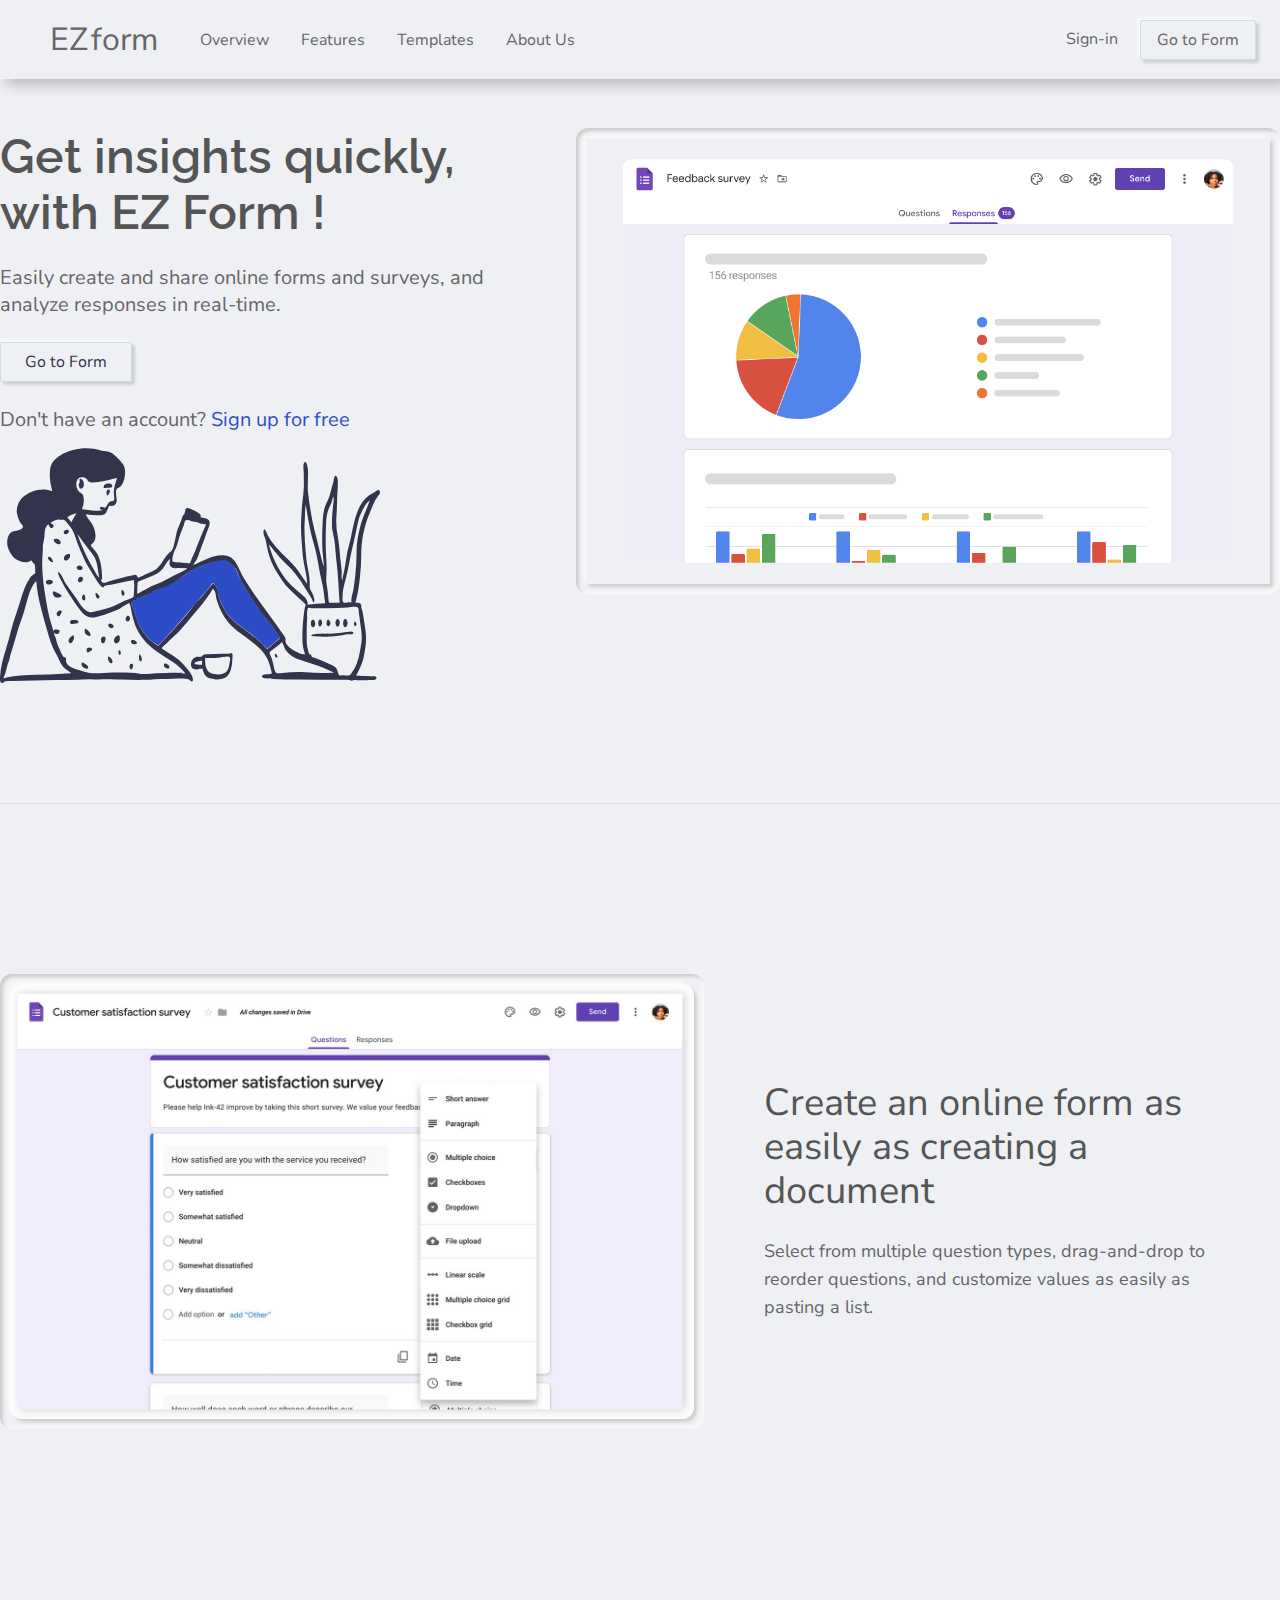
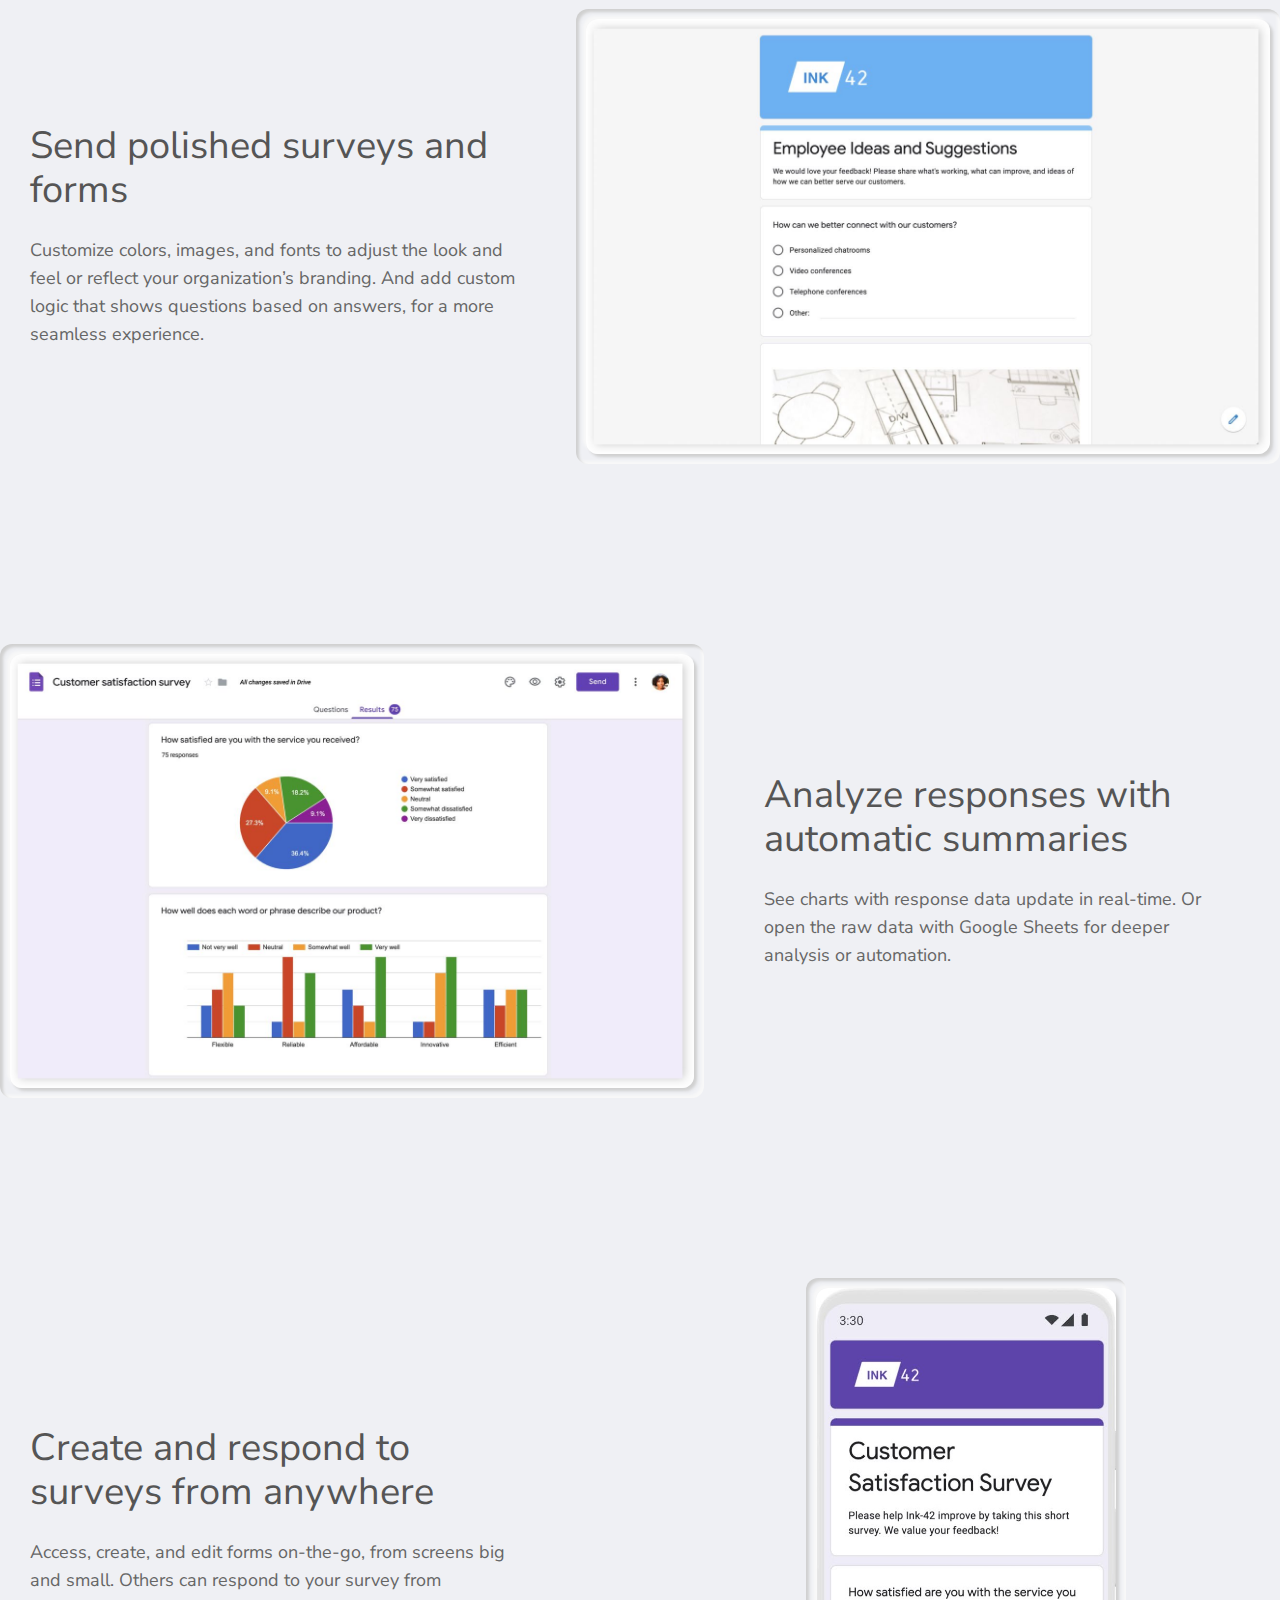
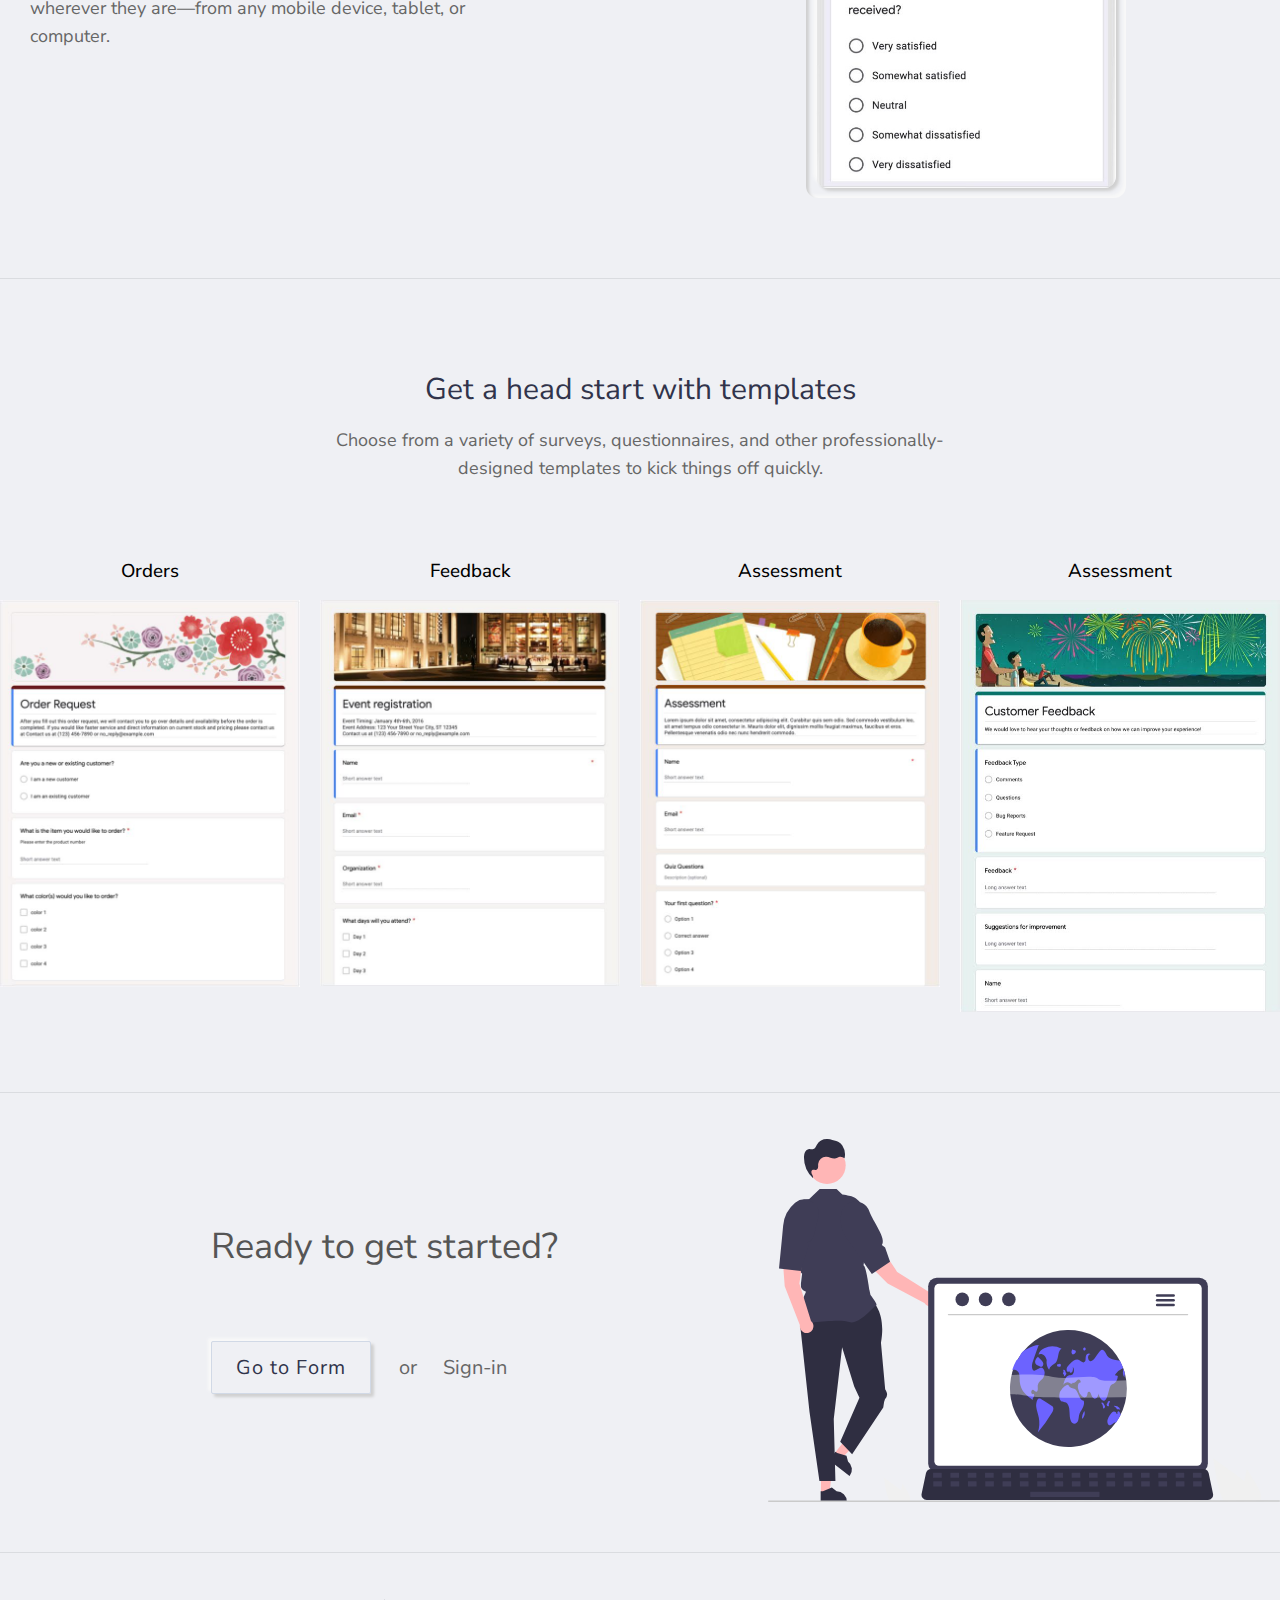
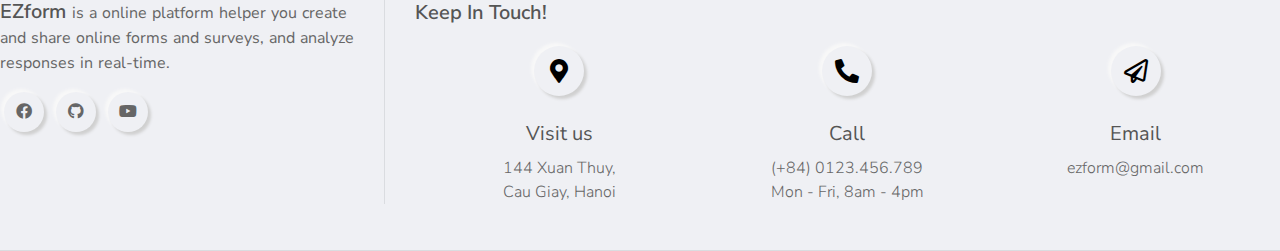
==== index.html @ 095b3c4c "first commit" ====
<!DOCTYPE html>
<html lang="en">
<head>
    <meta charset="UTF-8">
    <meta http-equiv="X-UA-Compatible" content="IE=edge">
    <meta name="viewport" content="width=device-width, initial-scale=1.0">
    <title>EZ form</title>

    <!-- main css -->
    <link rel="stylesheet" href="./asset/css/base.css">
    <link rel="stylesheet" href="./asset/css/style.css">
    <link rel="stylesheet" href="./asset/css/responsive.css">
    <!-- Font-icon -->
    <link rel="stylesheet" href="./asset/css/font-awesome.css">
</head>
<body>
<!-- Preloader begin -->
<!-- Preloader end -->

<!-- Header begin -->
<div class="header main-header header-shadow">
    <div class="header-container">
        <div class="row justify-content-between align-items-center">
            <div class="navigation row">
                <label for="nav-mobile-input" class="nav__bars-btn l-0">
                    <svg aria-hidden="true" focusable="false" data-prefix="fas" data-icon="bars" class="svg-inline--fa fa-bars fa-w-14" role="img" xmlns="http://www.w3.org/2000/svg" viewBox="0 0 448 512"><path fill="currentColor" d="M16 132h416c8.837 0 16-7.163 16-16V76c0-8.837-7.163-16-16-16H16C7.163 60 0 67.163 0 76v40c0 8.837 7.163 16 16 16zm0 160h416c8.837 0 16-7.163 16-16v-40c0-8.837-7.163-16-16-16H16c-8.837 0-16 7.163-16 16v40c0 8.837 7.163 16 16 16zm0 160h416c8.837 0 16-7.163 16-16v-40c0-8.837-7.163-16-16-16H16c-8.837 0-16 7.163-16 16v40c0 8.837 7.163 16 16 16z"></path></svg>
                </label>
        
                <input type="checkbox" class="nav__input l-0" id="nav-mobile-input">
        
                <label for="nav-mobile-input" class="nav-overlay"></label>
                <div class="logo">
                    <a href="index.html">
                        <span>EZ</span>form
                    </a>
                </div>
                <div class="navigation nav-mobile row align-items-center">
                    <div class="logo l-0">
                        <a href="index.html">
                            <span>EZ</span>form
                        </a>
                    </div>
                    <a class="nav--item hover-in-shadow" href="#overview">Overview</a>
                    <a class="nav--item hover-in-shadow" href="#features">Features</a>
                    <a class="nav--item hover-in-shadow" href="#templates">Templates</a>
                    <a class="js-about-us nav--item hover-in-shadow" href="#about-us-section">About Us</a>

                    <div class="register--btn hover-in-shadow l-0 mobile-btn">
                            <a href="">Sign-in</a>
                    </div>
                    <div class="onlineForm outer-shadow hover-in-shadow l-0 mobile-btn">
                        <a href="">Go to Form</a>
                    </div>
                    
                </div>
            </div>
            <div class="register row">
                <div class="register--btn hover-in-shadow">
                    <a href="">Sign-in</a>
                </div>
                <div class="onlineForm outer-shadow hover-in-shadow">
                    <a href="">Go to Form</a>
                </div>
            </div>
        </div>
    </div>
</div>
<!-- Header end -->

    <!-- About Us container begin -->
    <section class="about-us-section section" id="about-us-section">
        <!-- About us header -->
        <div class="header abt-header header-shadow">
            <div class="abt-header--container container">
                <div class="row justify-content-between align-items-center">
                    <div class="navigation row">
                        <label for="abt-nav-mobile-input" class="abt-nav__bars-btn m-0">
                                <svg aria-hidden="true" focusable="false" data-prefix="fas" data-icon="bars" class="svg-inline--fa fa-bars fa-w-14" role="img" xmlns="http://www.w3.org/2000/svg" viewBox="0 0 448 512"><path fill="currentColor" d="M16 132h416c8.837 0 16-7.163 16-16V76c0-8.837-7.163-16-16-16H16C7.163 60 0 67.163 0 76v40c0 8.837 7.163 16 16 16zm0 160h416c8.837 0 16-7.163 16-16v-40c0-8.837-7.163-16-16-16H16c-8.837 0-16 7.163-16 16v40c0 8.837 7.163 16 16 16zm0 160h416c8.837 0 16-7.163 16-16v-40c0-8.837-7.163-16-16-16H16c-8.837 0-16 7.163-16 16v40c0 8.837 7.163 16 16 16z"></path></svg>
                        </label>
                
                         <input type="checkbox" class="abt-nav__input m-0" id="abt-nav-mobile-input">
                
                        <label for="abt-nav-mobile-input" class="abt-nav-overlay"></label>

                        <div class="abt-logo">
                            <span>EZ</span>form
                        </div>
                        <div class="abt-navigation abt-nav-mobile row align-items-center">
                            <div class="abt-logo m-0">
                                <span>EZ</span>form
                            </div>
                            <a class="abt-nav--item hover-in-shadow" href="#abt-info">Overview</a>
                            <a class="abt-nav--item hover-in-shadow" href="#abt-works">Project Info</a>
                            <a class="abt-nav--item hover-in-shadow" href="#abt-teams">Our Team</a>
                        </div>
                    </div>
                    <div class="close-aboutContainer outer-shadow hover-in-shadow" href="">&times;</div>
                </div>
            </div>
        </div>
        <!-- About us info -->
        <div class="abt-info" id="abt-info">
            <div class="abt-info--container container">
                <div class="abt-main-info">
                    <h1>We are EZform</h1>
                    <p>EZform is a online platform helper you create
                        and share online forms and surveys,<br> and analyze
                        responses in real-time.
                    </p>
                    <a class="outer-shadow hover-in-shadow" href="#abt-works"><i class="fas fa-book-reader"></i> Our works</a>
                </div>
            </div>
            <div class="abt-vision">
                <div class="abt-vision--container container  outer-shadow">
                    <div class="row">
                        <div class="abt-vision-card">
                            <div class="vision-card--icon inner-shadow">
                                <i class="far fa-eye"></i>
                            </div>
                            <h2>Audience</h2>
                            <p>At EZform, we use human, brand, and cultural insights to
                                 unlock strategic business opportunities for clients.
                            </p>
                        </div>
                        <div class="abt-vision-card">
                            <div class="vision-card--icon inner-shadow">
                                <i class="fas fa-medal"></i>
                            </div>
                            <h2>Branding</h2>
                            <p>At EZform, we use human, brand, and cultural insights
                                 to unlock strategic business opportunities for clients.
                            </p>                        
                        </div>
                        <div class="abt-vision-card">
                            <div class="vision-card--icon inner-shadow">
                                <i class="fas fa-puzzle-piece"></i>
                            </div>
                            <h2>Production</h2>
                            <p>Today, truly creative sells. Get innovative ideas and 
                                polished finish pieces from our creative agency.
                            </p>
                        </div>
                    </div>
                </div>
            </div>
        </div>
        <!-- About us works -->
        <div class="abt-works" id="abt-works">
            <div class="abt-works--container container">
                <div class="row">
                    <div class="abt-work--img">
                        <div class="abt-work--imgBox outer-shadow">
                            <img src="./asset/img/about-us/image-1.jpg" alt="">
                        </div>
                    </div>
                    <div class="abt-work--text">
                        <div class="abt-work--text-inner">
                            <h2>Design with us, Develop Anything</h2>
                            <p>Themesberg is an experienced and passionate group of designers, developers,
                                 project managers, writers and artists. Every client we work with becomes
                                  a part of the team. Together we face the challenges and celebrate the victories.
                            </p>
                            <p>Our small team is active in the creative community, endlessly interested
                                 in what’s next, and generally pleasant to be around.
                            </p>
                        </div>
                    </div>
                </div>
            </div>
        </div>
        <div class="section--endline--inner container"></div>
        <!-- About us teams -->
        <div class="abt-teams" id="abt-teams">
            <div class="abt-teams--container container">
                <div class="row">
                    <div class="section-title">
                        <h3 class="teams--title">Our Team</h3>
                    </div>
                </div>
                <div class="row justify-content-center justify-content-between">
                    <!-- Dev-1 infomation -->
                    <div class="team-card">
                        <div class="team-card--inner outer-shadow--card">
                            <div class="profile-image--inner inner-shadow">
                                <img class="outer-shadow" src="./asset/img/team/profile-picture-1.jpg" alt="">
                            </div>
                            <div class="profile-info">
                                <h3>Truong Tan Thanh</h3>
                                <span>UX-UI designer</span>
                                <div class="team-social-profile">
                                    <a href=""><i class="fab fa-facebook-f"></i></a>
                                    <a href=""><i class="fab fa-linkedin-in"></i></a>
                                    <a href=""><i class="fab fa-github"></i></a>
                                </div>
                            </div>
                        </div>
                    </div>
                    <!-- Dev-2 infomation -->
                    <div class="team-card">
                        <div class="team-card--inner outer-shadow--card">
                            <div class="profile-image--inner inner-shadow">
                                <img class="outer-shadow" src="./asset/img/team/profile-picture-2.jpg" alt="">
                            </div>
                            <div class="profile-info">
                                <h3>Truong Tan Thanh</h3>
                                <span>UX-UI designer</span>
                                <div class="team-social-profile">
                                    <a href=""><i class="fab fa-facebook-f"></i></a>
                                    <a href=""><i class="fab fa-linkedin-in"></i></a>
                                    <a href=""><i class="fab fa-github"></i></a>
                                </div>
                            </div>
                        </div>
                    </div>
                    <!-- Dev-3 infomation -->
                    <div class="team-card">
                        <div class="team-card--inner outer-shadow--card">
                            <div class="profile-image--inner inner-shadow">
                                <img class="outer-shadow" src="./asset/img/team/profile-picture-3.jpg" alt="">
                            </div>
                            <div class="profile-info">
                                <h3>Truong Tan Thanh</h3>
                                <span>UX-UI designer</span>
                                <div class="team-social-profile">
                                    <a href=""><i class="fab fa-facebook-f"></i></a>
                                    <a href=""><i class="fab fa-linkedin-in"></i></a>
                                    <a href=""><i class="fab fa-github"></i></a>
                                </div>
                            </div>
                        </div>
                    </div>
                    <!-- Dev-4 infomation -->
                    <div class="team-card">
                        <div class="team-card--inner outer-shadow--card">
                            <div class="profile-image--inner inner-shadow">
                                <img class="outer-shadow" src="./asset/img/team/profile-picture-4.jpg" alt="">
                            </div>
                            <div class="profile-info">
                                <h3>Truong Tan Thanh</h3>
                                <span>UX-UI designer</span>
                                <div class="team-social-profile">
                                    <a href=""><i class="fab fa-facebook-f"></i></a>
                                    <a href=""><i class="fab fa-linkedin-in"></i></a>
                                    <a href=""><i class="fab fa-github"></i></a>
                                </div>
                            </div>
                        </div>
                    </div>
                    <!-- Dev-5 infomation -->
                    <div class="team-card">
                        <div class="team-card--inner outer-shadow--card">
                            <div class="profile-image--inner inner-shadow">
                                <img class="outer-shadow" src="./asset/img/team/profile-picture-5.jpg" alt="">
                            </div>
                            <div class="profile-info">
                                <h3>Truong Tan Thanh</h3>
                                <span>UX-UI designer</span>
                                <div class="team-social-profile">
                                    <a href=""><i class="fab fa-facebook-f"></i></a>
                                    <a href=""><i class="fab fa-linkedin-in"></i></a>
                                    <a href=""><i class="fab fa-github"></i></a>
                                </div>
                            </div>
                        </div>
                    </div>
                </div>
            </div>
        </div>
        <div class="section--endline--inner container"></div>
        <!-- About us footer -->
        <div class="abt-footer">
            <div class="footer-body container">
                <div class="row">
                    <div class="socials-links">
                        <p>
                            <a href="">EZform </a>
                            is a online platform helper you create<br> and share online forms and surveys, and analyze <br> responses in real-time.
                        </p>
                        <a class="btn-icon outer-shadow hover-in-shadow" href=""><i class="fab fa-facebook"></i></a>
                        <a class="btn-icon outer-shadow hover-in-shadow" href=""><i class="fab fa-github"></i></a>
                        <a class="btn-icon outer-shadow hover-in-shadow" href=""><i class="fab fa-youtube"></i></a>
                    </div>
                    <div class="contact-info">
                        <h3>Keep In Touch!</h3>
                        <div class="row">
                            <div class="info--item">
                                <div class="outer-shadow"><i class="fas fa-map-marker-alt"></i></div>
                                <h2>Visit us</h2>
                                <span>144 Xuan Thuy,<br> Cau Giay, Hanoi</span>
                            </div>
                            <div class="info--item">
                                <div class="outer-shadow"><i class="fas fa-phone-alt"></i></i></div>
                                <h2>Call</h2>
                                <span>(+84) 0123.456.789<br> Mon - Fri, 8am - 4pm</span>
                            </div>
                            <div class="info--item">
                                <div class="outer-shadow"><i class="far fa-paper-plane"></i></i></div>
                                <h2>Email</h2>
                                <span>ezform@gmail.com</span>
                            </div>
                        </div>
                    </div>
                </div>
            </div>
            <div class="footer--endline"></div>
        </div>
    </section>
    <!-- About Us container end -->

<!-- Overview Section begin -->
<section class="overview-section section" id="overview">
    <div class="overview-section--container container">
        <div class="row">
            <div class="overview--text">
                <h2>Get insights quickly, with EZ Form !</h2>
                <p>Easily create and share online forms and surveys, and analyze responses in real-time.</p> 
                <a class="onlineForm outer-shadow hover-in-shadow" href="">Go to Form</a>
                <p>Don't have an account? <a href="">Sign up for free</a></p>
                <div class="overview--img">
                    <img src="./asset/img/illustrator/reading-side.svg" alt="">
                </div>
            </div>
            <div class="overview--intro-vid">
                <div class="intro-vid--box inner-shadow">
                    <img src="./asset/img/overview-img.png" class="outer-shadow" alt="Profile Image">
                </div>
            </div>
        </div>
    </div>
    <div class="section--endline"></div>
</section>
<!-- Overview Section end -->

<!-- Features Section begin -->
<section class="features-section section" id="features">
    <div class="features-section--container container">
        <div class="row feature-item">
            <div class="feature-img feature-1--img">
                <div class="feature-img--box inner-shadow">
                    <img src="./asset/img/feature-1.jpg" class="outer-shadow" alt="Profile Image">
                </div>
            </div>
            <div class="feature-text feature-1--text">
                <div class="feature-text--inner">
                    <h2>Create an online form as easily as creating a document</h2>
                    <p>Select from multiple question types, drag-and-drop to reorder questions, and customize values as easily as pasting a list.</p>
                </div>
            </div>
        </div>
        <div class="row feature-item">
            <div class="feature-img feature-2--img">
                <div class="feature-img--box inner-shadow">
                    <img src="./asset/img/feature-2.jpg" class="outer-shadow" alt="Profile Image">
                </div>
            </div>
            <div class="feature-text feature-2--text">
                <div class="feature-text--inner">
                    <h2>Send polished surveys and forms</h2>
                    <p>Customize colors, images, and fonts to adjust the look and feel or reflect your organization’s branding. And add custom logic that shows questions based on answers, for a more seamless experience.</p>
                </div>
            </div>
        </div>
        <div class="row feature-item">
            <div class="feature-img feature-3--img">
                <div class="feature-img--box inner-shadow">
                    <img src="./asset/img/feature-3.jpg" class="outer-shadow" alt="Profile Image">
                </div>
            </div>
            <div class="feature-text feature-3--text">
                <div class="feature-text--inner">
                    <h2>Analyze responses with automatic summaries</h2>
                    <p>See charts with response data update in real-time. Or open the raw data with Google Sheets for deeper analysis or automation.</p>
                </div>
            </div>
        </div>
        <div class="row feature-item">
            <div class="feature-img feature-4--img">
                <div class="feature-img--box inner-shadow">
                    <img src="./asset/img/feature-4.jpg" class="outer-shadow" alt="Profile Image">
                </div>
            </div>
            <div class="feature-text feature-4--text">
                <div class="feature-text--inner">
                    <h2>Create and respond to surveys from anywhere</h2>
                    <p>Access, create, and edit forms on-the-go, from screens big and small. Others can respond to your survey from wherever they are—from any mobile device, tablet, or computer.</p>
                </div>
            </div>
        </div>
    </div>

    <div class="section--endline"></div>
</section>
<!-- Features Section end -->

<!-- Templates Section begin -->
<section class="templates-section section" id="templates">
    <div class="templates-section--container container">
        <div class="overview-section--container container">
            <div class="row">
                <div class="section-title">
                  <h2 data-heading="">Get a head start with templates</h2>
                  <p>Choose from a variety of surveys, questionnaires, and other professionally-<br>designed templates to kick things off quickly.</p>
                </div>
            </div>
            <div class="row">
                
                    <div class="tempalate-item">
                        <div class="template-item--inner">
                            <h3>Orders</h3>
                            <div class="tempalate-item--img-box">
                                <img src="./asset/img/Templates/template-1.jpg" alt="">
                            </div>
                        </div>
                    </div>
                    <div class="tempalate-item">
                        <div class="template-item--inner">
                            <h3>Feedback</h3>
                            <div class="tempalate-item--img-box">
                                <img src="./asset/img/Templates/template-2.jpg" alt="">
                            </div>
                        </div>
                    </div>
                    <div class="tempalate-item">
                        <div class="template-item--inner">
                            <h3>Assessment</h3>
                            <div class="tempalate-item--img-box">
                                <img src="./asset/img/Templates/template-4.jpg" alt="">
                            </div>
                        </div>
                    </div>
                    <div class="tempalate-item">
                        <div class="template-item--inner">
                            <h3>Assessment</h3>
                            <div class="tempalate-item--img-box">
                                <img src="./asset/img/Templates/template-3.jpg" alt="">
                            </div>
                        </div>
                    </div>
            </div>
        </div>
    </div>
    <div class="section--endline"></div>
</section>
<!-- Templates Section end -->

<!-- Footer begin -->
<section class="footer-section container">
    <div class="footer-head container">
        <div class="row">
            <div class="footer-text">
                <div class="footer-text--inner">
                    <h2>Ready to get started?</h2>
                    <a class="onlineForm outer-shadow hover-in-shadow" href="">Go to Form</a>
                    <span>or</span> 
                    <a href="">Sign-in</a>
                </div>
            </div>
            <div class="footer-img--box">
                <div class="footer-img--inner">
                    <img src="./asset/img/footer/undraw_startup_life.svg" alt="">
                </div>
            </div>
        </div>
    </div>
    <div class="section--endline--inner"></div>
    <div class="footer-body container">
        <div class="row">
            <div class="socials-links">
                <p>
                    <a href="">EZform </a>
                    is a online platform helper you create<br> and share online forms and surveys, and analyze <br> responses in real-time.
                </p>
                <a class="btn-icon outer-shadow hover-in-shadow" href=""><i class="fab fa-facebook"></i></a>
                <a class="btn-icon outer-shadow hover-in-shadow" href=""><i class="fab fa-github"></i></a>
                <a class="btn-icon outer-shadow hover-in-shadow" href=""><i class="fab fa-youtube"></i></a>
            </div>
            <div class="contact-info">
                <h3>Keep In Touch!</h3>
                <div class="row">
                    <div class="info--item">
                        <div class="outer-shadow"><i class="fas fa-map-marker-alt"></i></div>
                        <h2>Visit us</h2>
                        <span>144 Xuan Thuy,<br> Cau Giay, Hanoi</span>
                    </div>
                    <div class="info--item">
                        <div class="outer-shadow"><i class="fas fa-phone-alt"></i></i></div>
                        <h2>Call</h2>
                        <span>(+84) 0123.456.789<br> Mon - Fri, 8am - 4pm</span>
                    </div>
                    <div class="info--item">
                        <div class="outer-shadow"><i class="far fa-paper-plane"></i></i></div>
                        <h2>Email</h2>
                        <span>ezform@gmail.com</span>
                    </div>
                </div>
            </div>
        </div>
    </div>
    <div class="footer--endline"></div>
</section>
<!-- Footer end -->

<!-- Scripts file --> 
<script src="./asset/js/main.js"></script>
</body>
</html>
---- asset/css/base.css ----
/*======================================
 Base CSS: Reset, Root, Animation, Grid
=======================================*/

/* -------Font------- */
@import url('https://fonts.googleapis.com/css2?family=Raleway:wght@400;500;600;700&display=swap');
@import url('https://fonts.googleapis.com/css2?family=Nunito+Sans:ital,wght@0,200;0,300;0,400;0,600;0,700;1,300&display=swap');

/* ------------------
      Reset CSS
------------------ */
*:not(i){
    font-family: 'Nunito Sans','Raleway', sans-serif;
    font-weight: 400;
}
*{
    margin: 0;
    padding: 0;
    box-sizing: border-box;
    outline: none;
}
:before, :after{
    box-sizing: border-box;
}

/*-------------------------------------
 Root variables & Custom CSS variables
--------------------------------------*/
:root{
    --skin-color: #fb839e;
    --white-color: #ffffff;
}
:root{
    --bg-black-900: #000000; 
    --bg-black-100: #dddddd;  
    --bg-black-50: #eff0f4;
    --bg-opacity-05: rgba(255, 255, 255, 0.5);
    --text-black-900: #000000; 
    --text-black-800: #31344b; 
    --text-black-700: #555555; 
    --text-black-600: #666666;  
    --text-black-300: #bbbbbb;  
    --outter-shadow: 3px 3px 3px #d0d0d0, -3px -3px 3px #f8f8f8; 
    --outter-shadow-0: 0px 0px 0px #d0d0d0, 0px 0px 0px #f8f8f8;
    --inner-shadow: inset 3px 3px 3px #d0d0d0, inset -3px -3px 3px #f8f8f8; 
    --inner-shadow-0: inset 0 0 0 #d0d0d0, inset 0 0 0 #f8f8f8; 
    --inner-shadow-1: inset 2px 2px 5px #b8b9be, inset -3px -3px 7px #fff;
}
:root{
    --boder-color: #d1d9e6;
}
.outer-shadow{
    box-shadow: var(--outter-shadow);
}
.outer-shadow--card{
    box-shadow: 6px 6px 12px #b8b9be,-6px -6px 12px #fff!important;;
}
.inner-shadow{
    box-shadow: var(--inner-shadow);
}
.inner-shadow-1{
    box-shadow: var(--inner-shadow-1);
}
.hover-in-shadow{
    position: relative;
    z-index: 1;
}
.hover-in-shadow:hover{
    box-shadow: var(--outter-shadow-0);
}
.hover-in-shadow::after{
    content: '';
    position: absolute;
    left: 0;
    top: 0;
    width: 100%;
    height: 100%;
    transition: all 0.3s ease;
}
.hover-in-shadow:hover::after{
    box-shadow: var(--inner-shadow);
}
.header-shadow{
    box-shadow:6px 6px 12px #b8b9be, -6px -6px 12px #fff;
}
/* GLobal styles */
html{
    scroll-behavior: smooth;
    -webkit-font-smoothing: antialiased;
}
body{
    font-size: 16px;
    /* line-height: 1.5; */
    overflow-x: hidden;
    background-color: var(--bg-black-50);
}
body.stop-scrolling{
    overflow-y: hidden;
}
a{
    text-decoration: none;
    color: #2d4cc8;
}
ul{
    list-style-type: none;
    margin: 0;
    padding: 0;
}
img{
    vertical-align: middle;
    max-width: 100%;
}
button{
    border: none;
    -webkit-appearance: none;
}
input{
    margin: 0;
}
input.disabled{
    cursor: default;
}
.container{
    max-width: 1280px;
    margin: 0 auto;
}
.container-l{
    max-width: 1140px;
    margin: 0 auto;
}
.container-m{
    max-width: 770px;
    margin: 0 auto;
}
.section--endline{
    margin-top: 80px;
    width: 100%;
    height: 1px;
    background-color: #dadce0;
}
.footer--endline{
    margin-top: 46px;
    width: 100%;
    height: 1px;
    background-color: #dadce0;
}
.section--endline--inner{
    width: 100%;
    height: 1px;
    background-color: #dadce0;
}
.inner-line{
    display: inline-block;
    width: 1px;
    height: 100%;
    background-color: #dadce0;
}
.form--endline--inner{
    margin: 24px 15px 15px 15px;
    width: 100%;
    height: 1px;
    background-color: #dadce0;
}
/* Button */
.btn-icon{
    display: inline-block;
    height: 40px;
    width: 40px;
    border-radius: 50%;

    font-size: 16px;
    text-align: center;
    line-height: 40px;
    cursor: pointer;

    color: var(--text-black-600);
    margin: 0 4px;
    transition: all 0.3s ease;
}
.btn-icon::after{
    border-radius: 50%;
}
.btn-icon:hover{
    color: var(--skin-color);
}

/* Custom Web scrollbar*/
::-webkit-scrollbar{
    width: 6px;
}
::-webkit-scrollbar-track{
    background-color: var(--bg-black-50);
}
::-webkit-scrollbar-thumb{
    background-color: var(--text-black-700);
    border-radius: 5px;
}

/*---------------
    Grid system 
-----------------*/
.row{
    display: flex;
    flex-wrap: wrap;
}
.justify-content-between{
    justify-content: space-between;
}
.justify-content-center{
    justify-content: center;
}
.align-items-center{
    align-items: center;
}
.align-items-baseline{
    align-items: baseline;
}
.w-10{
    flex: 0 0 10%;
    max-width: 10%;
    padding: 0 15px;
}
.w-50{
    flex: 0 0 50%;
    max-width: 50%;
    padding: 0 15px;
}
.w-90{
    flex: 0 0 90%;
    max-width: 90%;
    padding: 0 15px;
}
.w-100{
    flex: 0 0 100%;
    max-width: 100%;
    padding: 0 15px;
}
/*---------------
    Form system 
-----------------*/
.form-control--container{
    position: relative;
}
.form-control.disabled{
    background-color: var(--white-color);
    opacity: 0.6;
    cursor: default;
}
.form-control{
    display: block;
    width: 100%;
    height: calc(1.5em + 1.2rem + 0.0625rem);

    padding: 0.6rem 0.75rem;
    font-size: 1rem;
    font-weight: 300;
    cursor: text;

    line-height: 1.5;
    color: #44476a;
    background-color: var(--white-color);
    background-clip: padding-box;

    border: 0.0625rem solid #d1d9e6;
    border-radius: 0.3rem;
    box-shadow: inset 1px 1px 3px #b8b9be, inset -2px -2px 5px #fff;
    transition: all .3s ease-in-out;
}
.form-control:focus{
    box-shadow: inset 0px 0px 0px #b8b9be, inset 0px 0px 0px #fff;
}
.form-control--descript{
    display: inline-block;
    width: 100%;
    margin: 0.5rem 0;

    font-size: 0.875rem;
    font-weight: 300;
    color: var(--text-black-600);

    border: none;
    background-color: transparent;
    transition: all .3s ease-in-out;
}
.question--title{
    width: 100%;
    font-size: 25px;
    background-color: transparent;
    padding: 8px 8px 8px 0;
    border: none;
}
.form-radio-check{
    position: relative;
    display: block;
    padding: 8px 0;
}
.form-radioCheck-input{
    display: inline-block;
    margin-left: 8px;
}
.form-check--descript{
    border: none;
    display: inline-block;
    padding-left: 1rem;
    line-height: 16px;
    margin-bottom: 0;
    color: var(--text-black-600);
}
.btn--add-radio-field{
    background-color: var(--white-color);
    position: absolute;
    bottom: -12px;
    left: 23px;
}
.btn--add-radio-field i{
    cursor: pointer;
}
.btn--remove-asw-field i{
    cursor: pointer;
}
.btn--remove-asw-field{
    position: absolute;
    top: 50%;
    left: 0px;
}
/*-------------
 Custom other 
 -------------*/
.section-title{
    padding: 0 15px;
    flex: 0 0 100%;
    max-width: 100%;
    text-align: center;

    margin-bottom: 60px;
}
.section-title h2{
    display: inline-block;
    font-size: 30px;
    font-weight:700px;
    color: var(--text-black-800);
    margin: 0;
}
.section-title p{
    margin: 16px 0 16px 0;
    font-size:18px;
    line-height:28px;
    color: var(--text-black-600);
}
/*---------------- 
    Animation 
----------------*/
@keyframes fadeInTop {
    from {
        transform: translateY(-15px);
        opacity: 0;
    }
    to {
        transform: translateY(0px);
        opacity: 1;
    }
}
@keyframes fadeInLeft {
    from {
        transform: translateX(-15px);
        opacity: 0;
    }
    to {
        transform: translateX(0px);
        opacity: 1;
    }
}
@keyframes fadeIn {
    from {
        opacity: 0;
    }
    to {
        opacity: 1;
    }
}
@keyframes fadeOut {
    from {
        opacity: 1;
    }
    to {
        opacity: 0;
    }
}
---- asset/css/style.css ----
/*-----------
    Header
------------ */
.main-header{
    position: fixed;
    min-height: 64px;
    background-color: var(--bg-black-50);

    width: 100%;
    top: 0;
    left: 0;
    z-index: 100;
}
.main-header .header-container{
    padding: 8px;
    margin: 0 16px;
    background-color: var(--bg-black-50);
}
.main-header .navigation .nav--item{
    padding: 8px 16px;
    display: inline-block;
    border-radius: 5px;
    cursor: pointer;

    transition: all 0.3s ease;
    --webkit-transition: all 0.3s ease;
}
.main-header .navigation .nav--item::after{
    border-radius: 5px;
}
.main-header .navigation a.nav--item{
    font-size: 16px;
    color: var(--text-black-600);
}
.main-header .logo{
    padding: 8px 24px;
    border-radius: 4px;
    border: 2px solid transparent;
    cursor: pointer;

    transition: all 0.3s ease;
    --webkit-transition: all 0.3s ease;
}
.main-header .logo span{
    margin-right: 3px ;
}
.main-header .logo:hover{
    cursor: pointer;
    border: 2px solid var(--boder-color);
}
.main-header .logo a{
    font-size: 32px;
    color: var(--text-black-600);
}
.main-header .register--btn{
    padding: 8px 16px;
    border-radius: 5px;
    margin-right: 6px;
    cursor: pointer;

    transition: all 0.3s ease;
    --webkit-transition: all 0.3s ease;
}
.main-header .register--btn::after{
    border-radius: 5px;
}
.main-header .register--btn a{
    font-size: 16px;
    color: var(--text-black-600);
}
.main-header .onlineForm{
    padding: 8px 16px;
    border-radius: 2px;
    border: 1px solid var(--boder-color);
    cursor: pointer;

    transition: all 0.3s ease;
    --webkit-transition: all 0.3s ease;
}
.main-header .onlineForm::after{
    border-radius: 2px;
}
.main-header .onlineForm a{
    color: var(--text-black-600);
    font-size: 16px;
}
/*-------------
   About Us
------------ */
.about-us-section{
    position: fixed;
    top: 0;
    left: 0;
    width: 100%;
    height: 100%;

    background-color: var(--bg-black-50);
    overflow-y: scroll;
    scroll-behavior: smooth;
    -webkit-font-smoothing: antialiased;

    visibility: hidden;
    opacity: 0;
    z-index: 110;
}
.about-us-section.show{
    visibility: visible;
    opacity: 1;
    transition: all 0.3s ease;
}
/* abt header */
.about-us-section .abt-header{
    position: fixed;
    min-height: 48px;
    background-color: var(--bg-black-50);

    top: 0;
    left: 0;
    width: 100%;
    z-index: 111;
}
.about-us-section .abt-header--container{
    padding: 4px;
    background-color: var(--bg-black-50);
}
.about-us-section .abt-logo{
    padding: 8px 24px;
    border-radius: 4px;
    border: 2px solid transparent;

    font-size: 28px;
    color: var(--text-black-800);
    transition: all 0.3s ease;
    --webkit-transition: all 0.3s ease;
}
.about-us-section .abt-logo:hover{
    border: 2px solid var(--boder-color);
}
.about-us-section .abt-logo span{
    margin-right: 3px ;
}
.about-us-section .abt-nav--item{
    padding: 8px 16px;
    display: inline-block;
    border-radius: 5px;
    cursor: pointer;

    transition: all 0.3s ease;
    --webkit-transition: all 0.3s ease;
}
.about-us-section .abt-nav--item::after{
    border-radius: 5px;
}
.about-us-section a.abt-nav--item{
    font-size: 16px;
    color: var(--text-black-600);
}
.about-us-section .close-aboutContainer{
    width: 40px;
    height: 40px;

    font-size: 35px;
    line-height: 35px;
    color: var(--text-black-600);
    text-align: center;

    border-radius: 50%;

    cursor: pointer;
    transition: all 0.3s ease;
}
.about-us-section .close-aboutContainer::after{
    border-radius: 50%;
}
/* abt info */
.about-us-section .abt-info{
    padding: 70px 0 28px 0;
}
.about-us-section .abt-info--container{
    text-align: center;
}
.about-us-section .abt-main-info h1{
    font-size: 56px;
    color: var(--text-black-800);
    margin-top: 60px;
    line-height:74px;
}
.about-us-section .abt-main-info p{
    font-size: 20px;
    line-height: 32px;
    font-weight: 300;
    color: var(--text-black-600);
    margin: 24px 0 48px 0;
    text-align: center;
}
.about-us-section .abt-main-info a{
    display: inline-block;
    background-color: var(--bg-black-50);
    color: var(--text-black-800);
    border-radius: 8px;
    margin-bottom: 28px;

    font-size: 16px;
    padding: 8px 16px;
    text-align: center;
    border: 1px solid var(--boder-color);
}
.about-us-section .abt-vision{
    margin-top: 100px;
}
.about-us-section .abt-vision--container{
    padding: 24px 8px;
    background-color: var(--bg-black-50);
    border: 1px solid var(--boder-color);
    border-radius: 10px;
}
.about-us-section .abt-vision-card{
    flex: 0 0 calc(100% / 3);
    max-width: calc(100% / 3);
    background-color: var(--bg-black-50);
    padding: 48px 48px;

    text-align: center;
    font-weight: 300;
    line-height: 24px;
}
.about-us-section .abt-vision-card .vision-card--icon{
    height: 90px;
    width: 90px;
    border-radius: 50%;
    background-color: var(--bg-black-50);
    text-align: center;
    margin: auto;
    margin-bottom: 16px;
}
.about-us-section .abt-vision-card .vision-card--icon i{
    font-size: 36px;
    line-height: 90px;
}
.about-us-section .abt-vision-card h2{
    font-size: 24px;
    line-height: 32px;
    margin-bottom: 8px;
    color: var(--text-black-800);
}
.about-us-section .abt-vision-card p{
    line-height: 26px;
    color: var(--text-black-600);
}
/* abt works */
.about-us-section .abt-works{
    padding: 100px 0 100px 0;
}
.about-us-section .abt-works .abt-work--img,
.about-us-section .abt-works .abt-work--text{
    flex: 0 0 50%;
    max-width: 50%;
    padding: 0 15px 30px 15px;
}
.about-us-section .abt-works .abt-work--imgBox{
    padding: 12px;
    border: 1px solid var(--boder-color);
    border-radius: 63% 37% 30% 70% / 50% 45% 55% 50%;
}
.about-us-section .abt-works .abt-work--imgBox img{
    width: 100%;
    border-radius: 63% 37% 30% 70% / 50% 45% 55% 50%;
}
.about-us-section .abt-works .abt-work--text{
    display: flex;
    align-items: center;
    padding-left: 5%;
    padding-right: 10%;
}
.about-us-section .abt-works .abt-work--text h2{
    font-size: 40px;
    color: var(--text-black-800);
    line-height: 52px;
    margin: 0 0 24px;
    text-align: left;
}
.about-us-section .abt-works .abt-work--text p{
    font-size: 20px;
    font-weight: 300;
    color: var(--text-black-600);

    line-height: 32px;
    text-align: left;
    margin: 0 0 16px;
}
/* abt teams */
.teams--title{
    display: inline-block;
    color: var(--text-black-800);
    font-size: 40px;
    line-height: 52px;
}
.abt-teams--container{
    margin-top: 80px;
    margin-bottom: 80px;
}
.about-us-section .abt-teams .team-card{
    flex: 0 0 30%;
    max-width: 30%;
    padding: 15px;
    display: flex;
    word-wrap: break-word;
}
.about-us-section .abt-teams .team-card--inner{
    padding: 24px;
    border-radius: 8px;
    border: 1px solid var(--boder-color);

    text-align: center;
    width: 100%;
    flex-wrap: wrap;
}
.profile-image--inner{
    max-width: 150px;
    margin: auto;
    height: auto;

    border: 1px solid var(--boder-color);
    border-radius: 50%;
    padding: 16px;
}
.profile-image--inner img{
    width: 100%;
    border-radius: 50%;
    padding: 5px;
    border: 1px solid var(--boder-color);
}
.profile-info{
    padding-top: 10px;
    padding-bottom: 16px;
}
.profile-info h3{
    color: var(--text-black-800);
    font-size: 20px;
    margin: 8px 0;
}
.profile-info span{
    display: inline-block;
    color: var(--text-black-600);
}
.profile-info .team-social-profile{
    margin: 24px 0;
}
.profile-info .team-social-profile a{
    display: inline-block;
    font-size: 20px;
    color: var(--text-black-800);
    padding: 0 4px;
}
/* abt footer */
.abt-footer{
    padding-top: 0px;
}
.abt-footer .footer-body{
    margin-top: 46px;
    min-height: 200px;
}
.abt-footer .footer-body .socials-links{
    flex: 0 0 30%;
    max-width: 30%;
}
.abt-footer .footer-body .contact-info{
    flex: 0 0 70%;
    max-width: 70%;
    border-left: 1px solid #dadce0;
    padding-left: 30px;
}
.abt-footer .footer-body .socials-links p{
    font-size: 16px;
    color: var(--text-black-600);
    line-height: 25px;
    word-spacing:1px;
    margin-bottom: 16px;
}
.abt-footer .footer-body .socials-links p a{
    font-size: 20px;
    font-weight: 600;
    color: var(--text-black-700);
}
.abt-footer .footer-body .contact-info h3{
    font-size: 20px;
    font-weight: 600;
    color: var(--text-black-700);
    margin-bottom: 20px;
}
.abt-footer .footer-body .contact-info .info--item{
    display: inline-block;
    text-align: center;
    flex: 0 0 calc(100% / 3);
    max-width: calc(100% / 3)
}
.abt-footer .footer-body .contact-info .info--item div{
    display: inline-block;
    width: 50px;
    height: 50px;
    border-radius: 50%;
    background-color: var(--bg-black-50);
}
.abt-footer .footer-body .contact-info .info--item div i{
    line-height: 50px;
    font-size: 24px;
}
.abt-footer .footer-body .contact-info .info--item h2{
    font-size: 20px;
    line-height: 28px;
    color: var(--text-black-700);
    margin:24px 0 8px 0;
}
.abt-footer .footer-body .contact-info .info--item span{
    font-size: 16px;
    line-height: 24px;
    color: var(--text-black-600);
    font-weight: 300;
}
/*-------------
   Overeview
------------ */
.overview-section{
    padding-top: 40px;
    padding-bottom: 80px;
}
.overview-section .overview--text{
    flex: 0 0 45%;
    max-width: 45%;
    padding-top: 88px;
    padding-bottom: 40px;
    padding-right: 65px;
}
.overview-section .overview--intro-vid{
    flex: 0 0 55%;
    max-width: 55%;
    padding-bottom: 40px;
    padding-top: 88px;

}
.overview-section .overview--text h2{
    font-size: 48px;
    font-weight: 600;
    color: var(--text-black-700);
    
    font-family: 'Raleway', sans-serif;;
    text-align: left;
    margin-bottom: 24px;
}
.overview-section .overview--text p{
    font-size: 20px;
    color: var(--text-black-600)
}
.overview-section .overview--text p:last-child{
    font-size: 16px;
    color: var(--text-black-600)
}
.overview-section .overview--text .onlineForm{
    padding: 8px 24px;
    border-radius: 2px;
    border: 1px solid var(--boder-color);
    cursor: pointer;
    color: var(--text-black-800);
    
    display: inline-block;
    margin: 24px 0;
    transition: all 0.3s ease;
    --webkit-transition: all 0.3s ease;
}
.overview-section .overview--text .onlineForm::after{
    border-radius: 2px;
}
.overview-section .overview--img{
    padding-top: 15px;
    max-width: 380px;
}
.overview-section .overview--intro-vid .intro-vid--box{
    margin: auto;
    border-radius: 12px;
    padding: 10px;
}
/*-------------
    Features
------------ */
.features-section{
    padding-top: 90px;
    min-height: 100vh;
}
.features-section .feature-item:first-child{
    padding-top: 0px;
}
.features-section .feature-item{
    padding-top: 180px;
}
.features-section .feature-item .feature-img{
    /* flex: 0 0 55%; */
    max-width: 55%;
}
.features-section .feature-item .feature-img--box{
    margin: auto;
    border-radius: 12px;
    padding: 10px;
}
.features-section .feature-item .feature-img--box img{
    border-radius: 12px;
    width: 100%;
}
.features-section .feature-item .feature-text{
    flex: 0 0 45%;
    max-width: 45%;
    display: flex;
    align-items: center;
}
.features-section .feature-item .feature-text h2{
    font-size: 38px;
    line-height: 44px;
    color: var(--text-black-700);
    margin-bottom: 24px;
    width: 100%;
}
.features-section .feature-item .feature-text p{
    font-size: 18px;
    line-height: 28px;
    color: var(--text-black-600);
    width: 100%;
}
.features-section .feature-item:nth-child(odd) .feature-text{
    padding-left: 60px;
    padding-right: 60px;
    text-align: left;
}
.features-section .feature-item:nth-child(even) .feature-text{
    padding-right: 60px;
    padding-left: 30px;
    text-align: left;
}
.features-section .feature-item:nth-child(even) .feature-img{
    order: 2;
}
.features-section .feature-4--img{
    padding-left: 18%;
}
.features-section .feature-4--img img{
    max-width: 300px;
}
/*-------------
    Templates
------------ */
.templates-section{
    padding-top: 90px;
}
.templates-section .tempalate-item{
    flex: 0 0 25%;
    max-width: 25%;
    text-align: center;
    
    padding-right: 20px;
    display: inline-block;
}
.templates-section .tempalate-item:last-child{
    padding-right: 0;
}
.templates-section .tempalate-item h3{
    font-weight: 500;
    margin-bottom: 16px;
}
.templates-section .tempalate-item .tempalate-item--img-box img{
    max-width: 100%;
}
/*-------------
    Footer
------------ */
.footer-section{
    padding-top: 46px;
}
.footer-section .footer-head {
    margin-bottom: 50px;
}
.footer-section .footer-head .footer-text{
    flex: 0 0 60%;
    max-width: 60%;

    display: flex;
    align-items: center;
    justify-content: center;
}
.footer-section .footer-head .footer-text h2{
    font-size: 36px;
    color: var(--text-black-700);
    margin-bottom: 46px;
}
.footer-section .footer-head .footer-text span{
    font-size: 20px;
    color: var(--text-black-600);
    padding: 0 20px 0 24px;
}
.footer-section .footer-head .footer-text a:last-child{
    font-size: 20px;
    color: var(--text-black-600);
    display: inline-block;

    padding: 0;
    border: 2px solid transparent;
    border-radius: 4px;

    transition: all 0.3s ease;
    --webkit-transition: all 0.3s ease;
}
.footer-section .footer-head .footer-text a:last-child:hover{
    padding: 12px 24px;
    border: 2px solid var(--boder-color);
}
.footer-section .footer-head .onlineForm{
    padding: 12px 24px;
    border-radius: 2px;
    border: 1px solid var(--boder-color);
    cursor: pointer;

    letter-spacing: 1px;
    font-size: 20px;
    color: var(--text-black-800);
    
    display: inline-block;
    margin: 24px 0;
    transition: all 0.3s ease;
    --webkit-transition: all 0.3s ease;
}
.footer-section .footer-head .onlineForm::after{
    border-radius: 2px;
}
.footer-section .footer-head .footer-img--box{
    flex: 0 0 40%;
    max-width: 40%;
}
.footer-section .footer-body{
    margin-top: 46px;
    min-height: 200px;
}
.footer-section .footer-body .socials-links{
    flex: 0 0 30%;
    max-width: 30%;
}
.footer-section .footer-body .contact-info{
    flex: 0 0 70%;
    max-width: 70%;
    border-left: 1px solid #dadce0;
    padding-left: 30px;
}
.footer-section .footer-body .socials-links p{
    font-size: 16px;
    color: var(--text-black-600);
    line-height: 25px;
    word-spacing:1px;
    margin-bottom: 16px;
}
.footer-section .footer-body .socials-links p a{
    font-size: 20px;
    font-weight: 600;
    color: var(--text-black-700);
}
.footer-section .footer-body .contact-info h3{
    font-size: 20px;
    font-weight: 600;
    color: var(--text-black-700);
    margin-bottom: 20px;
}
.footer-section .footer-body .contact-info .info--item{
    display: inline-block;
    text-align: center;
    flex: 0 0 calc(100% / 3);
    max-width: calc(100% / 3)
}
.footer-section .footer-body .contact-info .info--item div{
    display: inline-block;
    width: 50px;
    height: 50px;
    border-radius: 50%;
    background-color: var(--bg-black-50);
}
.footer-section .footer-body .contact-info .info--item div i{
    line-height: 50px;
    font-size: 24px;
}
.footer-section .footer-body .contact-info .info--item h2{
    font-size: 20px;
    line-height: 28px;
    color: var(--text-black-700);
    margin:24px 0 8px 0;
}
.footer-section .footer-body .contact-info .info--item span{
    font-size: 16px;
    line-height: 24px;
    color: var(--text-black-600);
    font-weight: 300;
}
---- asset/css/responsive.css ----
/* Mobile */

@media (max-width:540px){
    /* About us */

    .abt-footer .footer-body .socials-links
    ,.abt-footer .footer-body .contact-info
    ,.abt-footer .footer-body .contact-info .info--item{
        flex : 0 0 100%;
        max-width: 100%;
    }
    .abt-footer .footer-body .contact-info{
        padding: 0;
        margin-top: 40px;
        text-align: center;
        border-left: 0;
    }
    .abt-footer .footer-body .socials-links{
        text-align: center;
    }
    .abt-footer .footer-body .contact-info .info--item{
        margin-top: 24px;
    }

    .navigation .abt-nav__bars-btn{
        display:block;
        height: 28px;
        width: 28px;
        color: rgba(0,0,0,0.6);
        margin: 14px 14px;
    }

    .abt-nav-overlay{
        position: fixed;
        top: 0;
        bottom: 0;
        right: 0;
        left: 0;
        
        background-color: rgba(0,0,0,0.6);

        display: none;

        animation: fadeIn linear 0.2s;
    }

    .abt-nav-mobile{
        position: fixed;
        top: 0;
        bottom: 0;
        left: 0;

        width: 300px;
        
        background-color: var(bg-black-50);
        transform: translateX(-100%);
        transition: transform linear 0.2s;

        display: flex;
        flex-direction: column;
        align-items: flex-start;
    }

    .abt-nav__input:checked ~ .abt-nav-overlay{
        display: block;
    }

    .abt-nav__input:checked ~ .abt-nav-mobile{
        transform: translateX(0%);
    }


    .abt-nav__input{
        display: none;
    }

    .navigation .abt-nav-mobile .abt-nav--item{
        width: 100%;
        padding: 8px 16px;
        margin-bottom: 4px;
    }
    /* Overview */
     .overview-section .overview--text, .overview-section .overview--text h2{
        font-size: 32px;
    }

    /* Features */

    .features-section .feature-item .feature-text h2{
        font-size: 24px;
        font-weight: bold;
        line-height: 36px;
    }

    .features-section .features-section--container .feature-item:nth-child(even) .feature-text
    ,.features-section .features-section--container .feature-item .feature-text{
        padding: 0;
    }

    /* Templates */

    .templates-section .overview-section--container .tempalate-item{
        flex: 0 0 100%;
        max-width: 100%;
    }

    .tempalate-item + .tempalate-item{
        margin-top: 24px;
    }

    /* Footer */

    .footer-section .footer-body .socials-links 
    ,.footer-section .footer-body .contact-info 
    ,.footer-section .footer-body .contact-info .info--item {
        flex : 0 0 100%;
        max-width: 100%;
    }

    .footer-section .footer-body{
        text-align: center;
    }

    .footer-section .footer-body .contact-info{
        padding-left: 0;
        border-left: 0;
        margin-top: 32px;
    }

    .footer-section .footer-body .contact-info .info--item{
        margin-top: 12px;
    }

    .footer-section .footer-head .footer-text a:last-child{
        padding: 12px 24px;
        border: 2px solid var(--boder-color);
    }

}

/* Tablet */

@media (max-width:900px){

    /* About us */

    .about-us-section .abt-works .abt-work--img
    , .about-us-section .abt-works .abt-work--text{
        flex : 0 0 100%;
        max-width: 100%;
        margin-top: 32px;
    }

    .about-us-section .abt-vision-card
    ,.about-us-section .abt-teams .team-card{
        flex : 0 0 100%;
        max-width: 100%;
    }
    
    /* Overview */
    .overview-section .overview--text
    ,.overview-section .overview--intro-vid{
        flex : 0 0 100%;
        max-width: 100%;
    }

    .overview-section
    ,.overview-section .overview--intro-vid{
        padding: 40px 0 0 0;
    }

    .overview-section .overview--text,
    .overview-section .overview--text h2{
        text-align: center;
    }

    .overview-section .overview--text{
        padding: 96px 0 0 0;
    }

    .overview-section .overview--text .overview--img{
        display: none;
    }


    /* Features */

    .features-section{
        padding: 0;
    }

    .features-section .feature-item .feature-text{
        flex: 0 0 100%;
        max-width: 100%;
        margin-bottom: 32px;
    }

    .features-section .feature-item .feature-img{
        flex: 0 0 100%;
        max-width: 100%;
    }

    .features-section .feature-item{
        flex-direction: column-reverse;
        padding-top: 80px;
    }

    .features-section .feature-item:nth-child(even) .feature-text{
        padding : 0 60px;
    }

    .features-section .feature-item:nth-child(even) .feature-img{
        order: 0;
    }

    .features-section .feature-4--img {
        padding-left: 0;
    }

    .features-section .feature-item .feature-img--box img{
        display: block;
        margin: 0 auto;
    }
    

    /* Tempalate */

    .tempalate-item:last-child{
        display: none;
    }

    .templates-section .tempalate-item{
        flex: 0 0 calc(100% / 3);
        max-width: calc(100% / 3);
    }


}

/* Padding PC low */

@media (max-width:1360px){
    body.about-us-section{
        padding: 0 15px 0 15px;
    }
}

/* Navigation */

@media (max-width:900px){

    .register{
        display: none;
    }

    .navigation .nav__bars-btn{
        display:block;
        height: 28px;
        width: 28px;
        color: rgba(0,0,0,0.6);
        margin: 15px 9px 14px 0;
        
    }

    .nav-overlay{
        position: fixed;
        top: 0;
        bottom: 0;
        right: 0;
        left: 0;
        
        background-color: rgba(0,0,0,0.6);

        display: none;

        animation: fadeIn linear 0.2s;
    }

    .nav-mobile{
        position: fixed;
        top: 0;
        bottom: 0;
        left: 0;

        width: 320px;
        
        background-color: #fff;
        transform: translateX(-100%);
        transition: transform linear 0.2s;

        display: flex;
        flex-direction: column;
        align-items: flex-start;
    }

    .nav__input:checked ~ .nav-overlay{
        display: block;
    }

    .nav__input:checked ~ .nav-mobile{
        transform: translateX(0%);
    }

    .nav__input{
        display: none;
    }

    .navigation .nav-mobile .nav--item{
        width: 100%;
        padding: 20px;
        margin-bottom: 5px;
    }

    .navigation .nav-mobile .mobile-btn{
        max-width: 100%;
        width: 99%;
        padding: 24px;
        margin: 6px -1px;
        text-align: center;
        border: 1px solid var(--boder-color);
    }

    .navigation .nav-mobile .mobile-btn a{
        font-size: 16px;
        font-weight: bold;
    }

    .navigation .nav-mobile .register--btn{
        margin-top: 20px;
    }
}

@media (min-width: 901px){
    .l-0{
        display: none;
    }
}

@media (min-width: 541px){
    .m-0{
        display: none;
    }
}

@keyframes fadeIn{
    from{
        opacity: 0;
    }
    to{
        opacity: 1;
    }
}
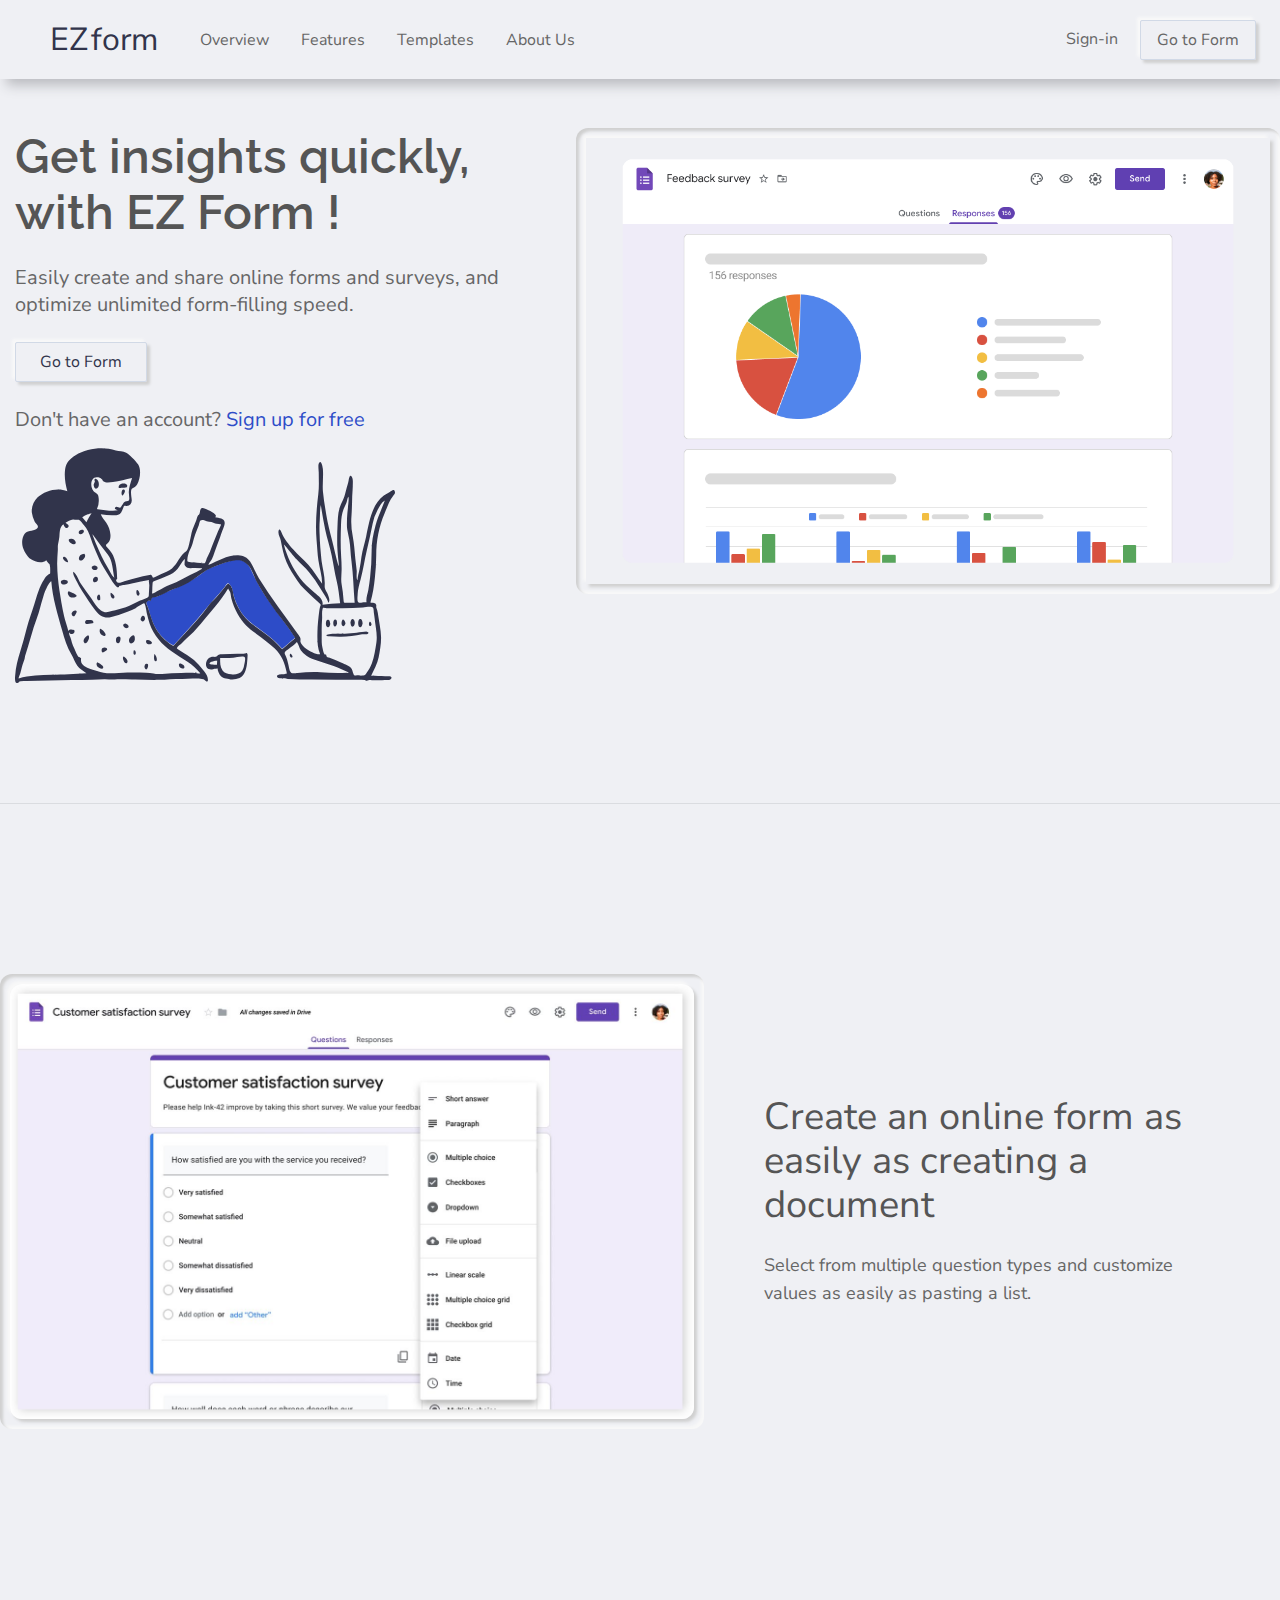
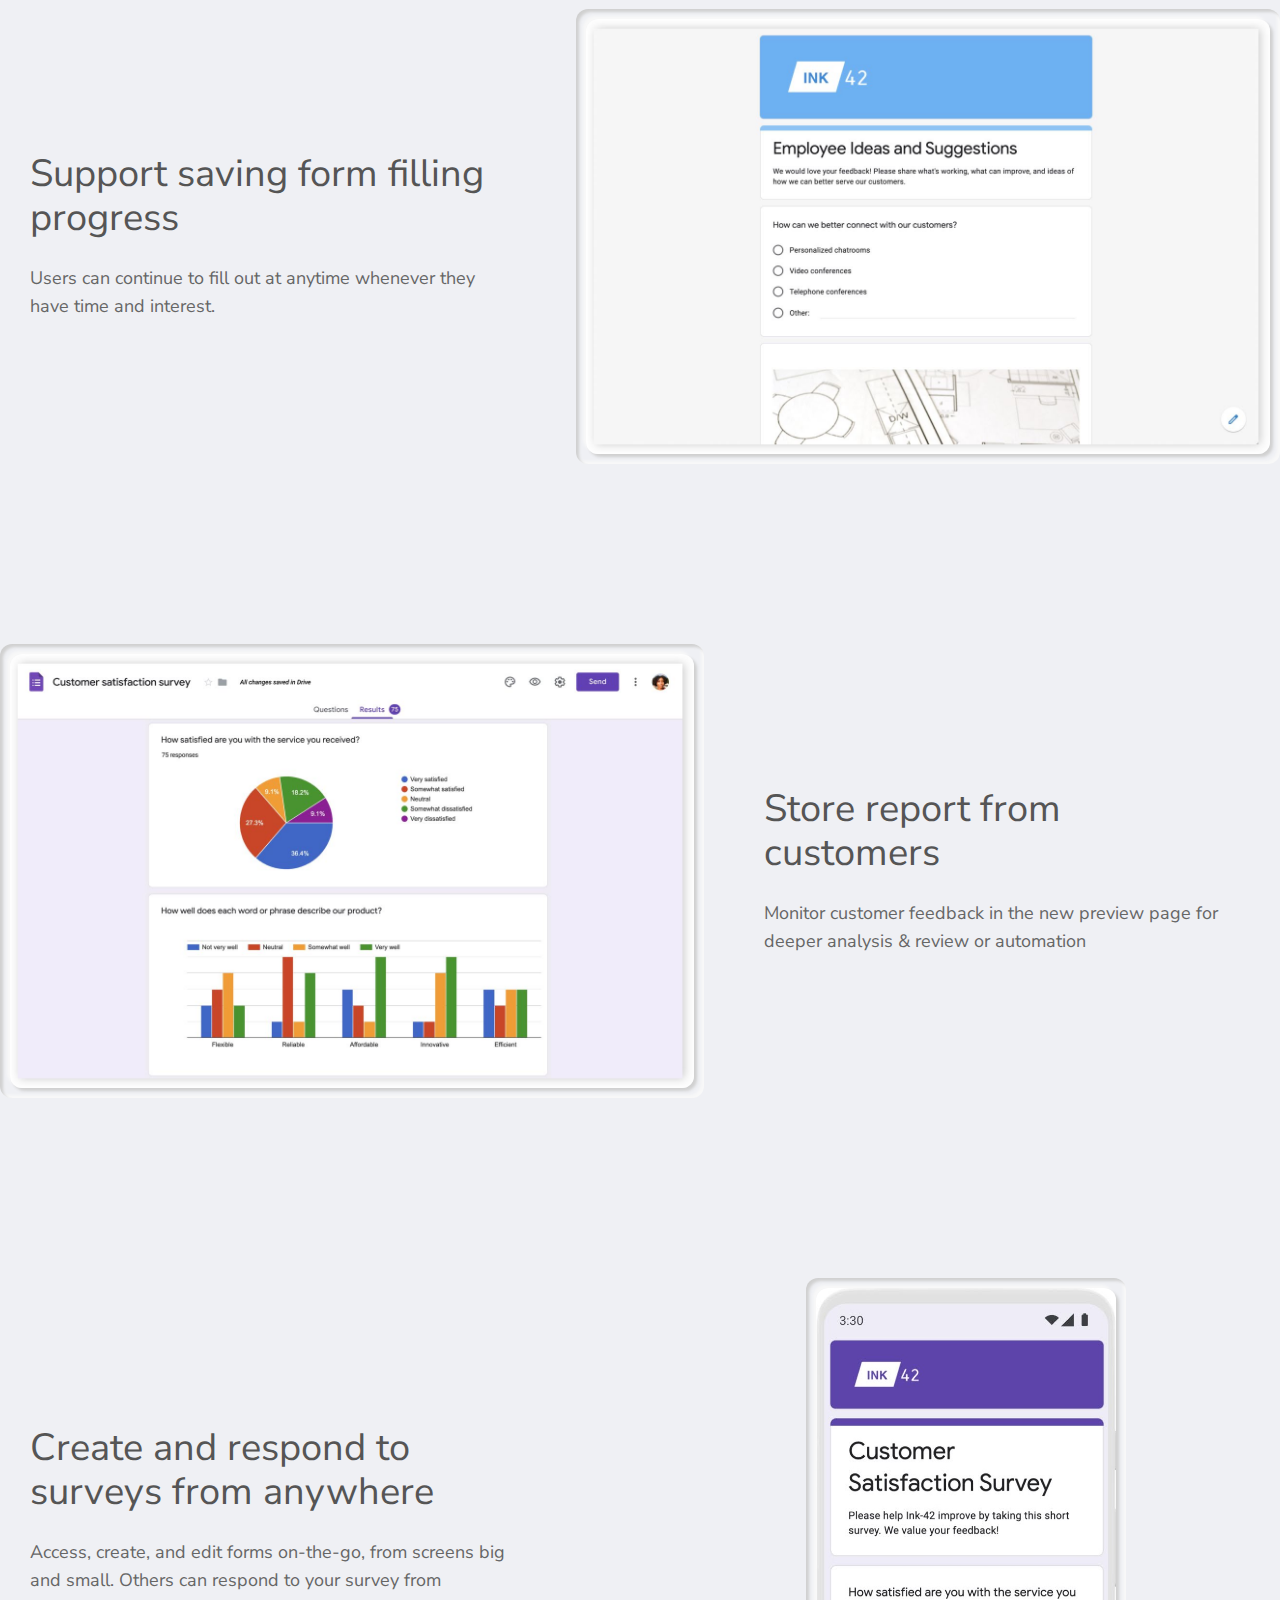
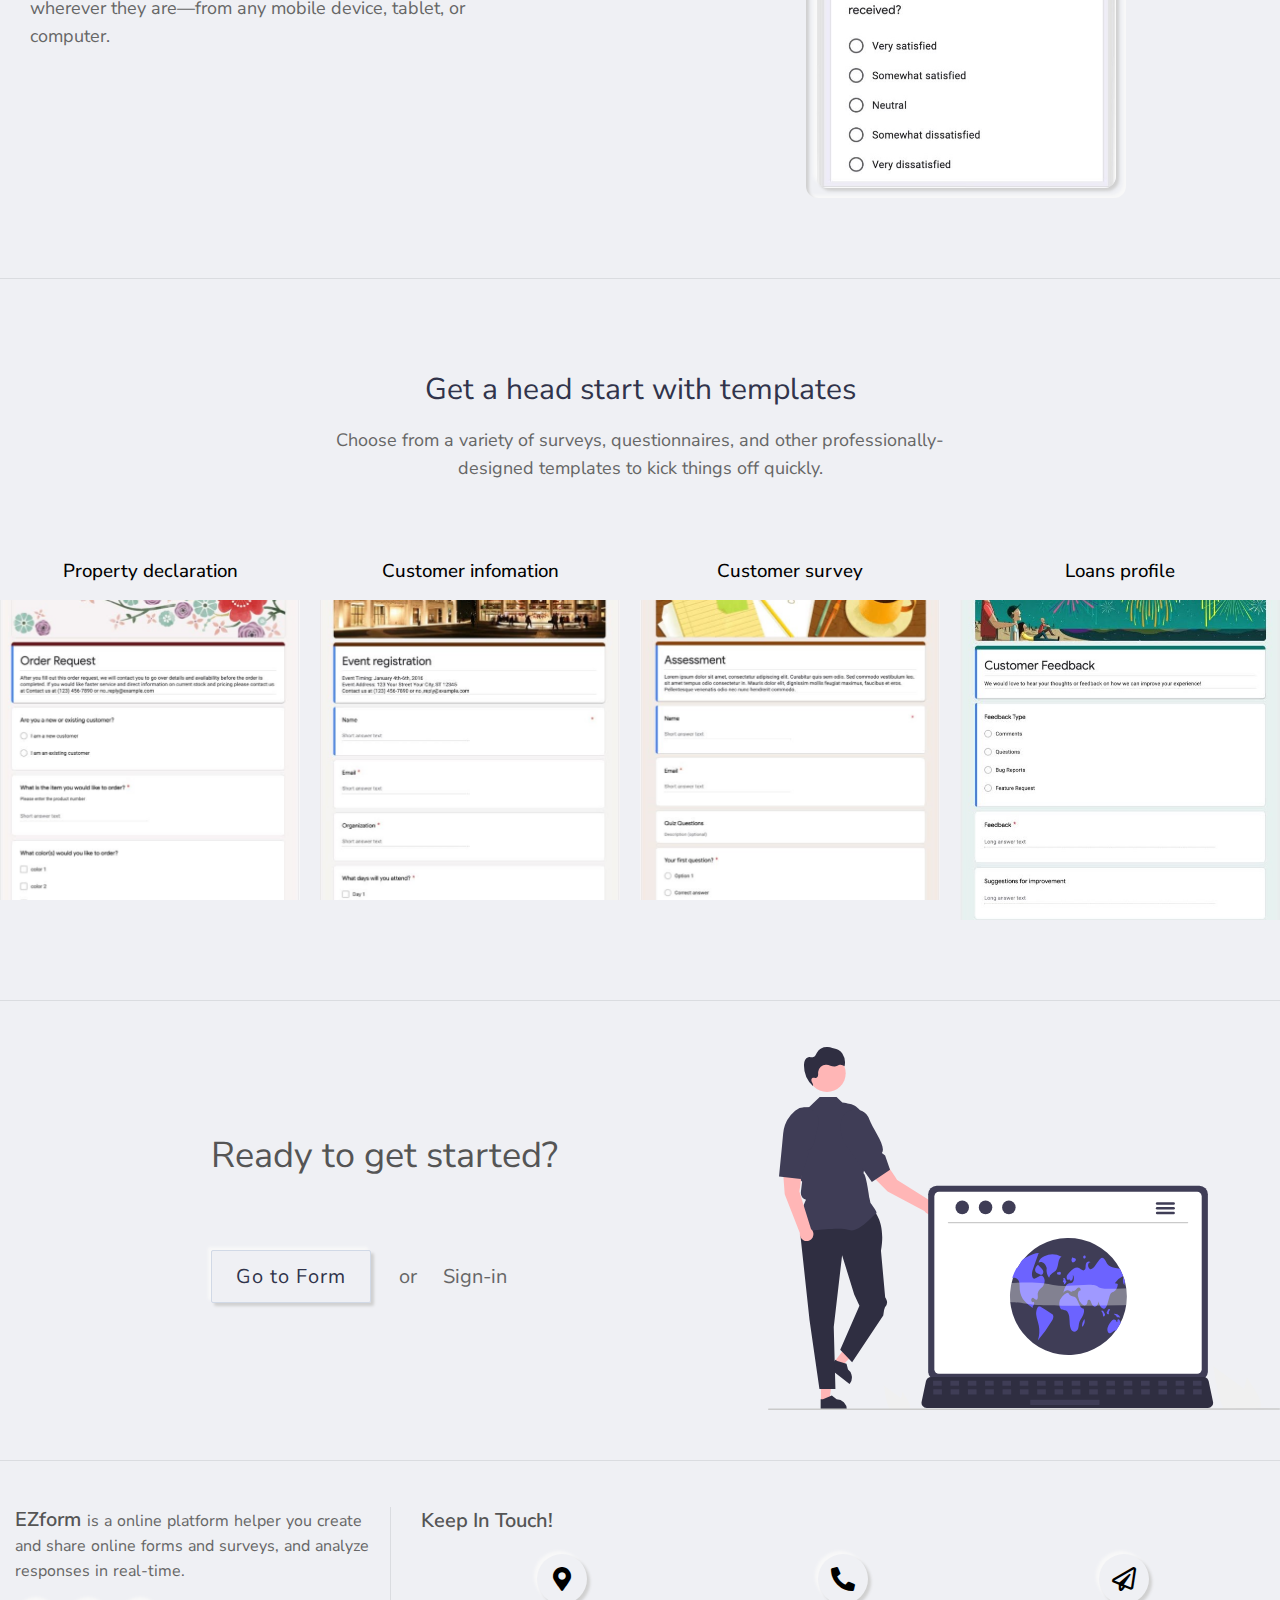
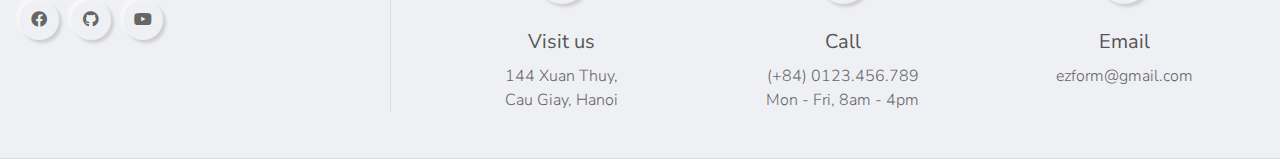
==== commit 4fb29dc5: "commit" ====
--- a/index.html
+++ b/index.html
@@ -56,7 +56,7 @@
             </div>
             <div class="register row">
                 <div class="register--btn hover-in-shadow">
-                    <a href="">Sign-in</a>
+                    <a href="https://www.youtube.com/">Sign-in</a>
                 </div>
                 <div class="onlineForm outer-shadow hover-in-shadow">
                     <a href="">Go to Form</a>
@@ -119,7 +119,7 @@
                             </div>
                             <h2>Audience</h2>
                             <p>At EZform, we use human, brand, and cultural insights to
-                                 unlock strategic business opportunities for clients.
+                                make our products influential in the region.
                             </p>
                         </div>
                         <div class="abt-vision-card">
@@ -127,8 +127,8 @@
                                 <i class="fas fa-medal"></i>
                             </div>
                             <h2>Branding</h2>
-                            <p>At EZform, we use human, brand, and cultural insights
-                                 to unlock strategic business opportunities for clients.
+                            <p>EzForm asserts itself as outstanding Dynamic Form Web-base
+                                system - a great tool for creators
                             </p>                        
                         </div>
                         <div class="abt-vision-card">
@@ -155,8 +155,8 @@
                     </div>
                     <div class="abt-work--text">
                         <div class="abt-work--text-inner">
-                            <h2>Design with us, Develop Anything</h2>
-                            <p>Themesberg is an experienced and passionate group of designers, developers,
+                            <h2>Think with us, Develop Anything</h2>
+                            <p>EZ form is a product of Zero team, an experienced and passionate group of designers, developers,
                                  project managers, writers and artists. Every client we work with becomes
                                   a part of the team. Together we face the challenges and celebrate the victories.
                             </p>
@@ -185,12 +185,11 @@
                                 <img class="outer-shadow" src="./asset/img/team/profile-picture-1.jpg" alt="">
                             </div>
                             <div class="profile-info">
-                                <h3>Truong Tan Thanh</h3>
-                                <span>UX-UI designer</span>
+                                <h3>Phạm Huy Hoàng</h3>
+                                <span>Media</span>
                                 <div class="team-social-profile">
-                                    <a href=""><i class="fab fa-facebook-f"></i></a>
-                                    <a href=""><i class="fab fa-linkedin-in"></i></a>
-                                    <a href=""><i class="fab fa-github"></i></a>
+                                    <a href="https://www.facebook.com/phamhoangyynd"><i class="fab fa-facebook-f"></i></a>
+                                    <a href="https://github.com/Phamhoang16032002"><i class="fab fa-github"></i></a>
                                 </div>
                             </div>
                         </div>
@@ -202,12 +201,12 @@
                                 <img class="outer-shadow" src="./asset/img/team/profile-picture-2.jpg" alt="">
                             </div>
                             <div class="profile-info">
-                                <h3>Truong Tan Thanh</h3>
+                                <h3>Trương Tấn Thành</h3>
                                 <span>UX-UI designer</span>
                                 <div class="team-social-profile">
-                                    <a href=""><i class="fab fa-facebook-f"></i></a>
-                                    <a href=""><i class="fab fa-linkedin-in"></i></a>
-                                    <a href=""><i class="fab fa-github"></i></a>
+                                    <a href="https://www.facebook.com/blackswan.hsgs"><i class="fab fa-facebook-f"></i></a>
+                                    <a href="https://www.linkedin.com/in/thanhtantruong/"><i class="fab fa-linkedin-in"></i></a>
+                                    <a href="https://github.com/truongtanthanh1202"><i class="fab fa-github"></i></a>
                                 </div>
                             </div>
                         </div>
@@ -219,12 +218,11 @@
                                 <img class="outer-shadow" src="./asset/img/team/profile-picture-3.jpg" alt="">
                             </div>
                             <div class="profile-info">
-                                <h3>Truong Tan Thanh</h3>
-                                <span>UX-UI designer</span>
+                                <h3>Bùi Đức Hải</h3>
+                                <span>Back-end Developer</span>
                                 <div class="team-social-profile">
-                                    <a href=""><i class="fab fa-facebook-f"></i></a>
-                                    <a href=""><i class="fab fa-linkedin-in"></i></a>
-                                    <a href=""><i class="fab fa-github"></i></a>
+                                    <a href="https://www.facebook.com/buihai0706vn/"><i class="fab fa-facebook-f"></i></a>
+                                    <a href="https://github.com/MrYasuo"><i class="fab fa-github"></i></a>
                                 </div>
                             </div>
                         </div>
@@ -236,12 +234,12 @@
                                 <img class="outer-shadow" src="./asset/img/team/profile-picture-4.jpg" alt="">
                             </div>
                             <div class="profile-info">
-                                <h3>Truong Tan Thanh</h3>
-                                <span>UX-UI designer</span>
+                                <h3>Nguyễn Tiến Hoàng</h3>
+                                <span>Front-end Developer</span>
                                 <div class="team-social-profile">
-                                    <a href=""><i class="fab fa-facebook-f"></i></a>
-                                    <a href=""><i class="fab fa-linkedin-in"></i></a>
-                                    <a href=""><i class="fab fa-github"></i></a>
+                                    <a href="https://www.facebook.com/hom.hoang.946/"><i class="fab fa-facebook-f"></i></a>
+                                    <a href="https://www.linkedin.com/in/tienhoangnguyen/"><i class="fab fa-linkedin-in"></i></a>
+                                    <a href="https://github.com/hoangng-003"><i class="fab fa-github"></i></a>
                                 </div>
                             </div>
                         </div>
@@ -253,12 +251,11 @@
                                 <img class="outer-shadow" src="./asset/img/team/profile-picture-5.jpg" alt="">
                             </div>
                             <div class="profile-info">
-                                <h3>Truong Tan Thanh</h3>
-                                <span>UX-UI designer</span>
+                                <h3>Võ Tín Dư</h3>
+                                <span>Developer supporter</span>
                                 <div class="team-social-profile">
-                                    <a href=""><i class="fab fa-facebook-f"></i></a>
-                                    <a href=""><i class="fab fa-linkedin-in"></i></a>
-                                    <a href=""><i class="fab fa-github"></i></a>
+                                    <a href="https://www.facebook.com/tindu.vo"><i class="fab fa-facebook-f"></i></a>
+                                    <a href="https://github.com/t-op2019"><i class="fab fa-github"></i></a>
                                 </div>
                             </div>
                         </div>
@@ -313,7 +310,7 @@
         <div class="row">
             <div class="overview--text">
                 <h2>Get insights quickly, with EZ Form !</h2>
-                <p>Easily create and share online forms and surveys, and analyze responses in real-time.</p> 
+                <p>Easily create and share online forms and surveys, and optimize unlimited form-filling speed.</p> 
                 <a class="onlineForm outer-shadow hover-in-shadow" href="">Go to Form</a>
                 <p>Don't have an account? <a href="">Sign up for free</a></p>
                 <div class="overview--img">
@@ -343,7 +340,7 @@
             <div class="feature-text feature-1--text">
                 <div class="feature-text--inner">
                     <h2>Create an online form as easily as creating a document</h2>
-                    <p>Select from multiple question types, drag-and-drop to reorder questions, and customize values as easily as pasting a list.</p>
+                    <p>Select from multiple question types and customize values as easily as pasting a list.</p>
                 </div>
             </div>
         </div>
@@ -355,8 +352,8 @@
             </div>
             <div class="feature-text feature-2--text">
                 <div class="feature-text--inner">
-                    <h2>Send polished surveys and forms</h2>
-                    <p>Customize colors, images, and fonts to adjust the look and feel or reflect your organization’s branding. And add custom logic that shows questions based on answers, for a more seamless experience.</p>
+                    <h2>Support saving form filling progress</h2>
+                    <p>Users can continue to fill out at anytime whenever they have time and interest.</p>
                 </div>
             </div>
         </div>
@@ -368,8 +365,8 @@
             </div>
             <div class="feature-text feature-3--text">
                 <div class="feature-text--inner">
-                    <h2>Analyze responses with automatic summaries</h2>
-                    <p>See charts with response data update in real-time. Or open the raw data with Google Sheets for deeper analysis or automation.</p>
+                    <h2>Store report from customers</h2>
+                    <p>Monitor customer feedback in the new preview page for deeper analysis & review or automation</p>
                 </div>
             </div>
         </div>
@@ -406,7 +403,7 @@
                 
                     <div class="tempalate-item">
                         <div class="template-item--inner">
-                            <h3>Orders</h3>
+                            <h3>Property declaration</h3>
                             <div class="tempalate-item--img-box">
                                 <img src="./asset/img/Templates/template-1.jpg" alt="">
                             </div>
@@ -414,7 +411,7 @@
                     </div>
                     <div class="tempalate-item">
                         <div class="template-item--inner">
-                            <h3>Feedback</h3>
+                            <h3>Customer infomation</h3>
                             <div class="tempalate-item--img-box">
                                 <img src="./asset/img/Templates/template-2.jpg" alt="">
                             </div>
@@ -422,7 +419,7 @@
                     </div>
                     <div class="tempalate-item">
                         <div class="template-item--inner">
-                            <h3>Assessment</h3>
+                            <h3>Customer survey</h3>
                             <div class="tempalate-item--img-box">
                                 <img src="./asset/img/Templates/template-4.jpg" alt="">
                             </div>
@@ -430,7 +427,7 @@
                     </div>
                     <div class="tempalate-item">
                         <div class="template-item--inner">
-                            <h3>Assessment</h3>
+                            <h3>Loans profile</h3>
                             <div class="tempalate-item--img-box">
                                 <img src="./asset/img/Templates/template-3.jpg" alt="">
                             </div>
--- a/asset/css/base.css
+++ b/asset/css/base.css
@@ -27,7 +27,7 @@
  Root variables & Custom CSS variables
 --------------------------------------*/
 :root{
-    --skin-color: #fb839e;
+    --skin-color: #6c63ff;
     --white-color: #ffffff;
 }
 :root{
@@ -225,6 +225,11 @@
     max-width: 50%;
     padding: 0 15px;
 }
+.w-70{
+    flex: 0 0 70%;
+    max-width: 70%;
+    padding: 0 15px;
+}
 .w-90{
     flex: 0 0 90%;
     max-width: 90%;
@@ -269,6 +274,15 @@
 .form-control:focus{
     box-shadow: inset 0px 0px 0px #b8b9be, inset 0px 0px 0px #fff;
 }
+.form-question--inputBox-group{
+    padding: 8px 0;
+}
+.form-question--radio-group{
+    padding: 8px 0;
+}
+.form-question--checkbox-group{
+    padding: 4px 0;
+}
 .form-control--descript{
     display: inline-block;
     width: 100%;
@@ -289,18 +303,19 @@
     padding: 8px 8px 8px 0;
     border: none;
 }
-.form-radio-check{
+.form-check--container{
     position: relative;
     display: block;
     padding: 8px 0;
 }
-.form-radioCheck-input{
-    display: inline-block;
-    margin-left: 8px;
+.form-check--input{
+    display: inline-block;
+    padding-left: 8px;
 }
 .form-check--descript{
     border: none;
     display: inline-block;
+    width: 90%;
     padding-left: 1rem;
     line-height: 16px;
     margin-bottom: 0;
@@ -310,18 +325,69 @@
     background-color: var(--white-color);
     position: absolute;
     bottom: -12px;
-    left: 23px;
-}
-.btn--add-radio-field i{
+    left: 30px;
     cursor: pointer;
 }
-.btn--remove-asw-field i{
+.btn--add-radio-field:hover::after{
+    font-size: 12px;
+    content: 'Add more item';
+    color: var(--white-color);
+
+    display: block;
+    padding: 2px 4px;
+    border-radius: 3px;
+    background-color: var(--text-black-700);
+
+    font-family: 'Nunito Sans','Raleway', sans-serif;;
+    position: absolute;
+    top: 20%;
+    right: -92px;
+}
+.btn--remove-asw-field{
+    position: absolute;
+    top: 50%;
+    transform: translateY(-50%);
+    left: 0px;
     cursor: pointer;
-}
-.btn--remove-asw-field{
-    position: absolute;
-    top: 50%;
+    background-color: var(--white-color);
+}
+.btn--require-asw-field{
+    position: absolute;
+    top: 100%;
+    transform: translateY(-100%);
     left: 0px;
+    cursor: pointer;
+    background-color: var(--white-color);
+}
+.btn--require-asw-field.fa-exclamation-circle:hover::after{
+    font-size: 12px;
+    content: 'Remove required for this field';
+    color: var(--white-color);
+
+    display: block;
+    padding: 2px 4px;
+    border-radius: 3px;
+    background-color: var(--text-black-700);
+
+    font-family: 'Nunito Sans','Raleway', sans-serif;;
+    position: absolute;
+    top: 20%;
+    left: -174px;
+}
+.btn--require-asw-field.fa-calendar-check:hover::after{
+    font-size: 12px;
+    content: 'Add required for this field';
+    color: var(--white-color);
+
+    display: block;
+    padding: 2px 4px;
+    border-radius: 3px;
+    background-color: var(--text-black-700);
+
+    font-family: 'Nunito Sans','Raleway', sans-serif;;
+    position: absolute;
+    top: 20%;
+    left: -158px;
 }
 /*-------------
  Custom other 
--- a/asset/css/style.css
+++ b/asset/css/style.css
@@ -50,7 +50,7 @@
 }
 .main-header .logo a{
     font-size: 32px;
-    color: var(--text-black-600);
+    color: var(--text-black-800);
 }
 .main-header .register--btn{
     padding: 8px 16px;
@@ -65,6 +65,8 @@
     border-radius: 5px;
 }
 .main-header .register--btn a{
+    position: relative;
+    z-index: 1;
     font-size: 16px;
     color: var(--text-black-600);
 }
@@ -354,7 +356,7 @@
 }
 /* abt footer */
 .abt-footer{
-    padding-top: 0px;
+    padding: 0 15px;
 }
 .abt-footer .footer-body{
     margin-top: 46px;
@@ -427,9 +429,7 @@
 .overview-section .overview--text{
     flex: 0 0 45%;
     max-width: 45%;
-    padding-top: 88px;
-    padding-bottom: 40px;
-    padding-right: 65px;
+    padding: 88px 28px 40px 15px;
 }
 .overview-section .overview--intro-vid{
     flex: 0 0 55%;
@@ -462,6 +462,7 @@
     cursor: pointer;
     color: var(--text-black-800);
     
+    font-size: 16px;
     display: inline-block;
     margin: 24px 0;
     transition: all 0.3s ease;
@@ -635,6 +636,7 @@
 .footer-section .footer-body{
     margin-top: 46px;
     min-height: 200px;
+    padding: 0 15px;
 }
 .footer-section .footer-body .socials-links{
     flex: 0 0 30%;
--- a/asset/css/responsive.css
+++ b/asset/css/responsive.css
@@ -52,7 +52,7 @@
 
         width: 300px;
         
-        background-color: var(bg-black-50);
+        background-color: #fff;
         transform: translateX(-100%);
         transition: transform linear 0.2s;
 
@@ -77,7 +77,7 @@
     .navigation .abt-nav-mobile .abt-nav--item{
         width: 100%;
         padding: 8px 16px;
-        margin-bottom: 4px;
+        margin-bottom: 16px;
     }
     /* Overview */
      .overview-section .overview--text, .overview-section .overview--text h2{
@@ -186,7 +186,7 @@
     /* Features */
 
     .features-section{
-        padding: 0;
+        padding: 0 15px;
     }
 
     .features-section .feature-item .feature-text{
